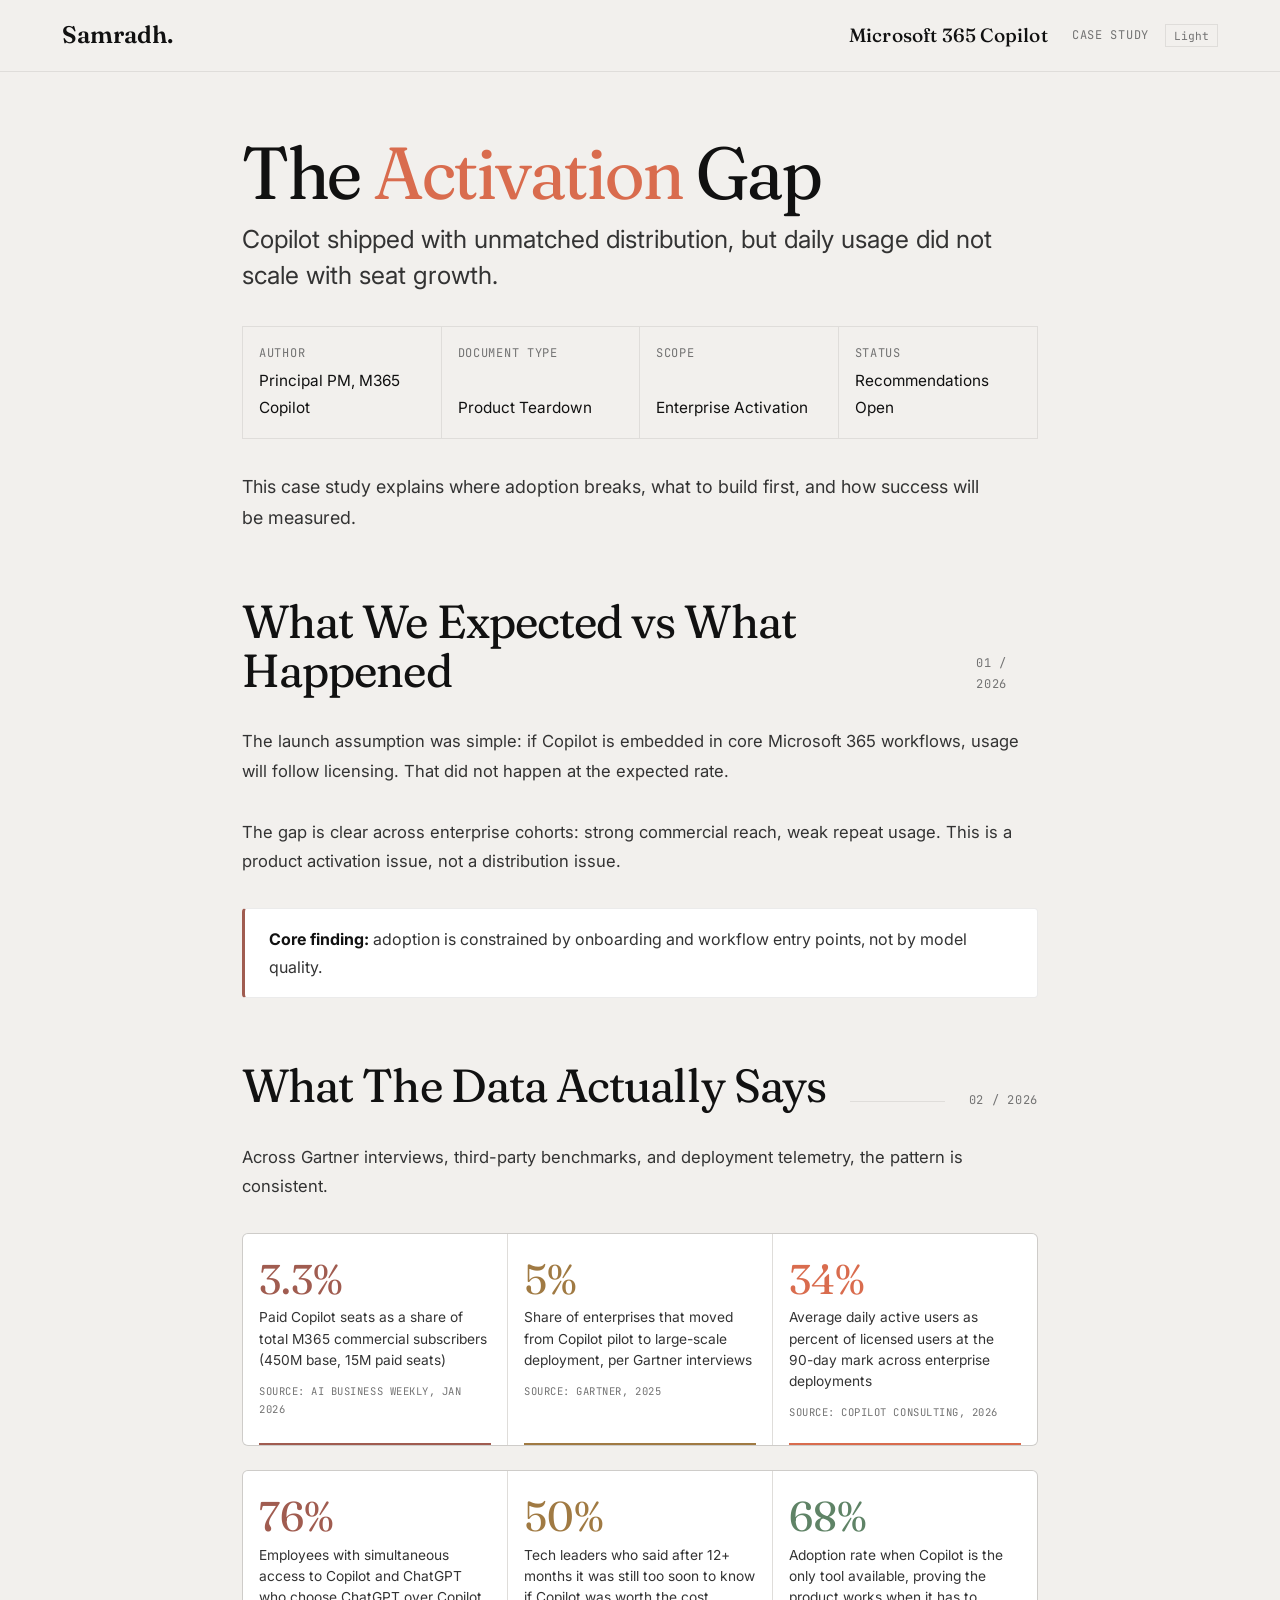
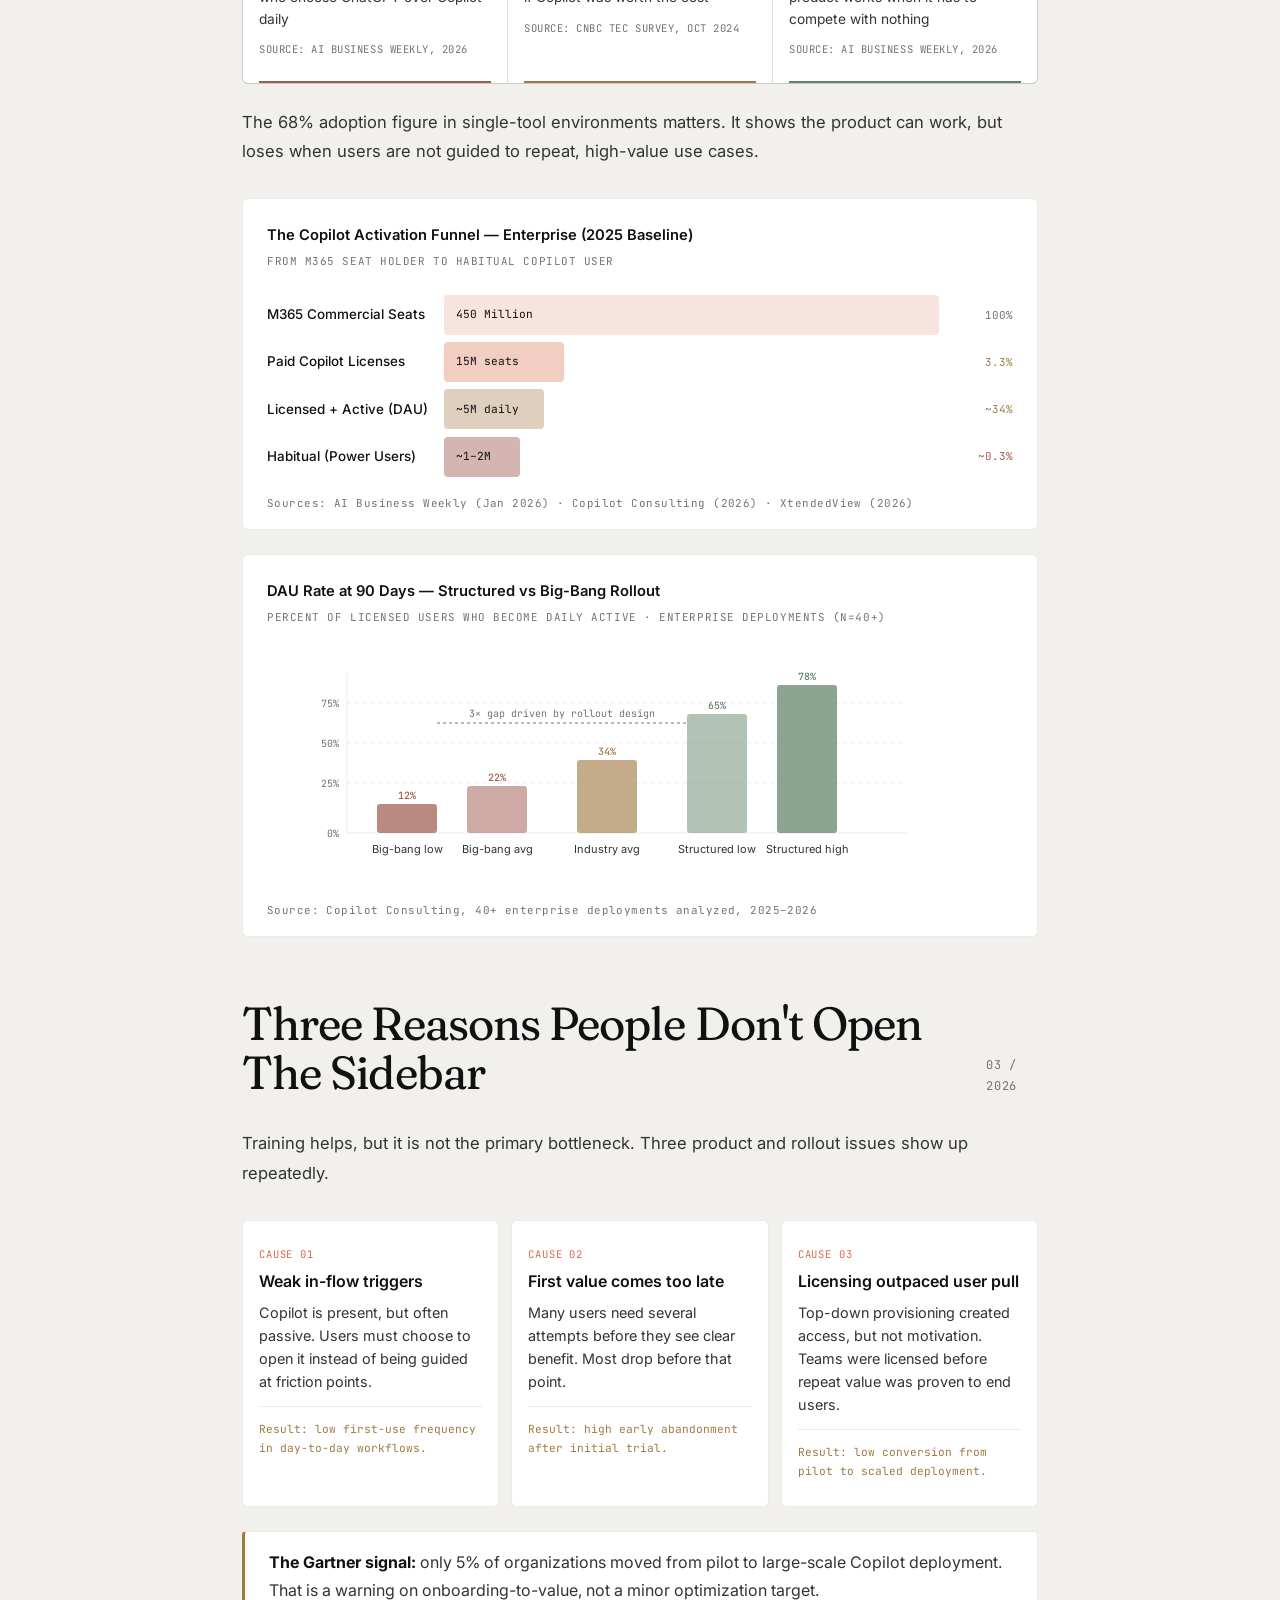
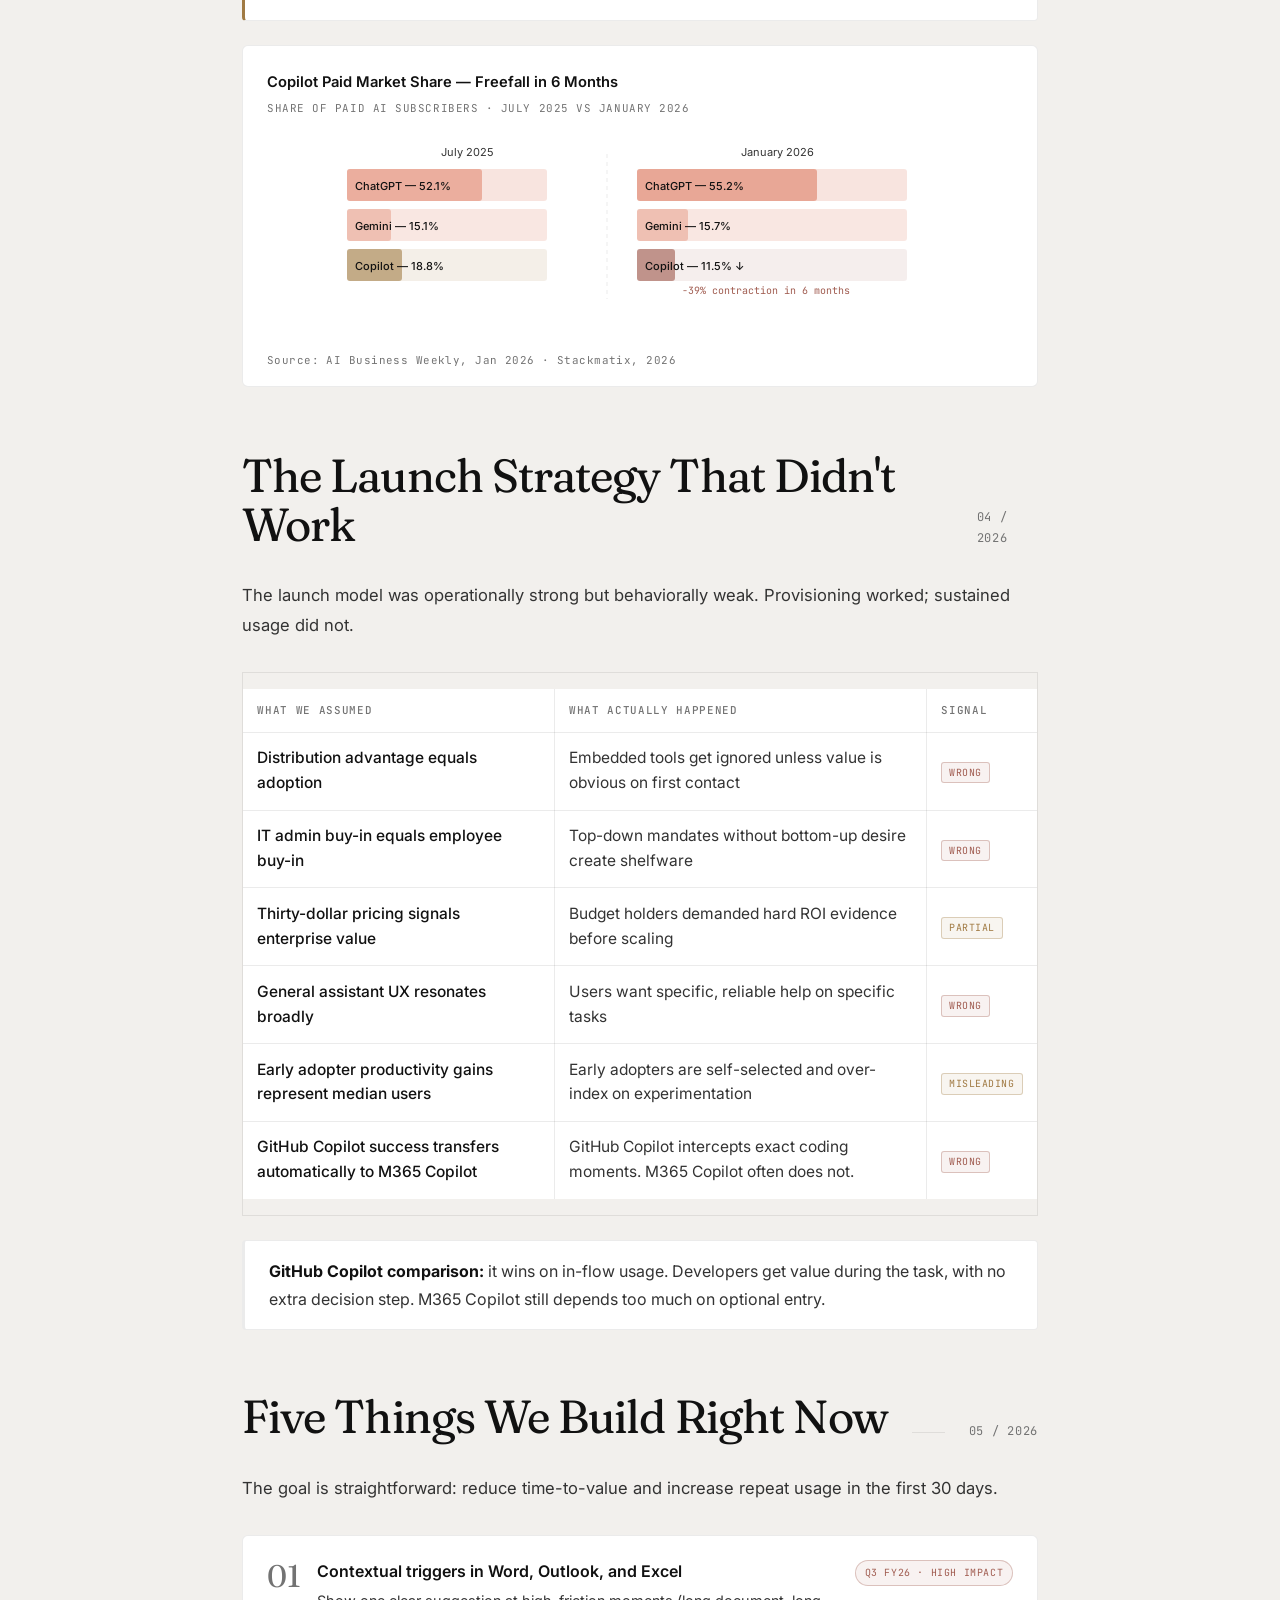
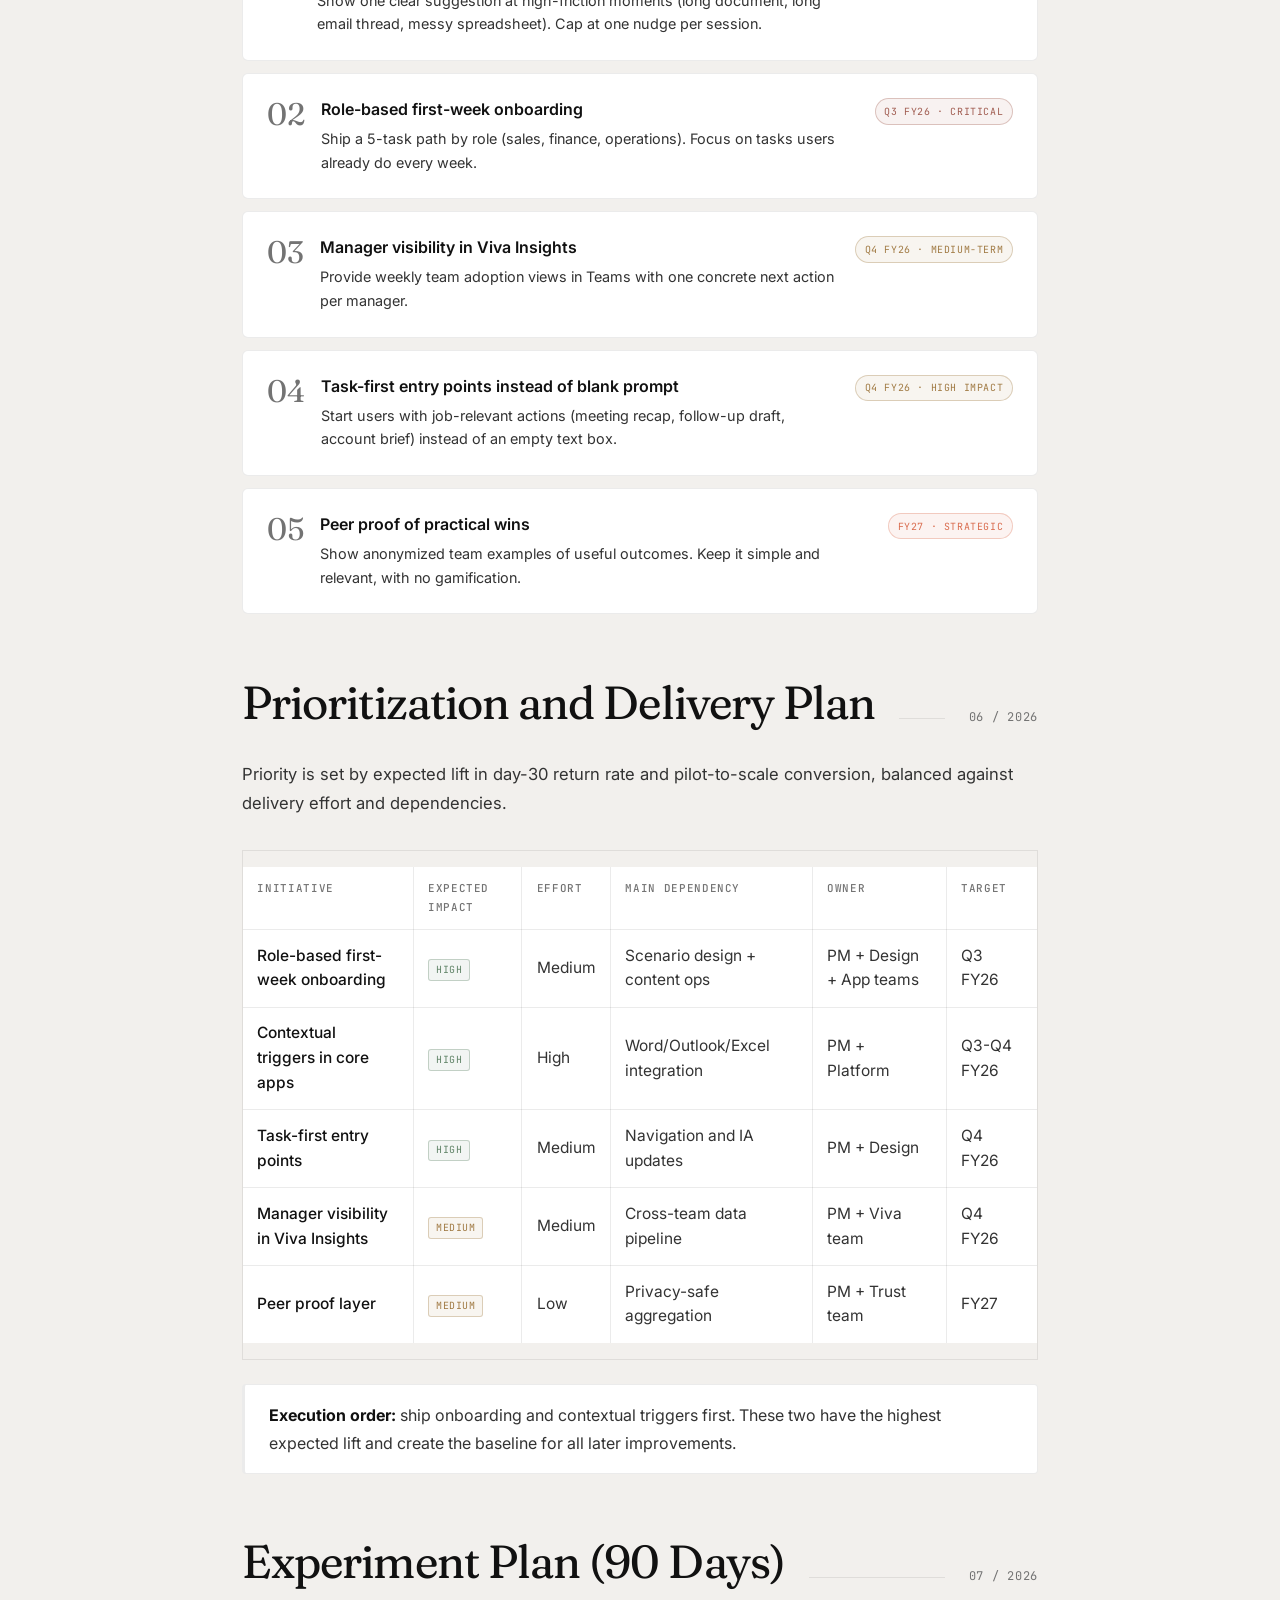
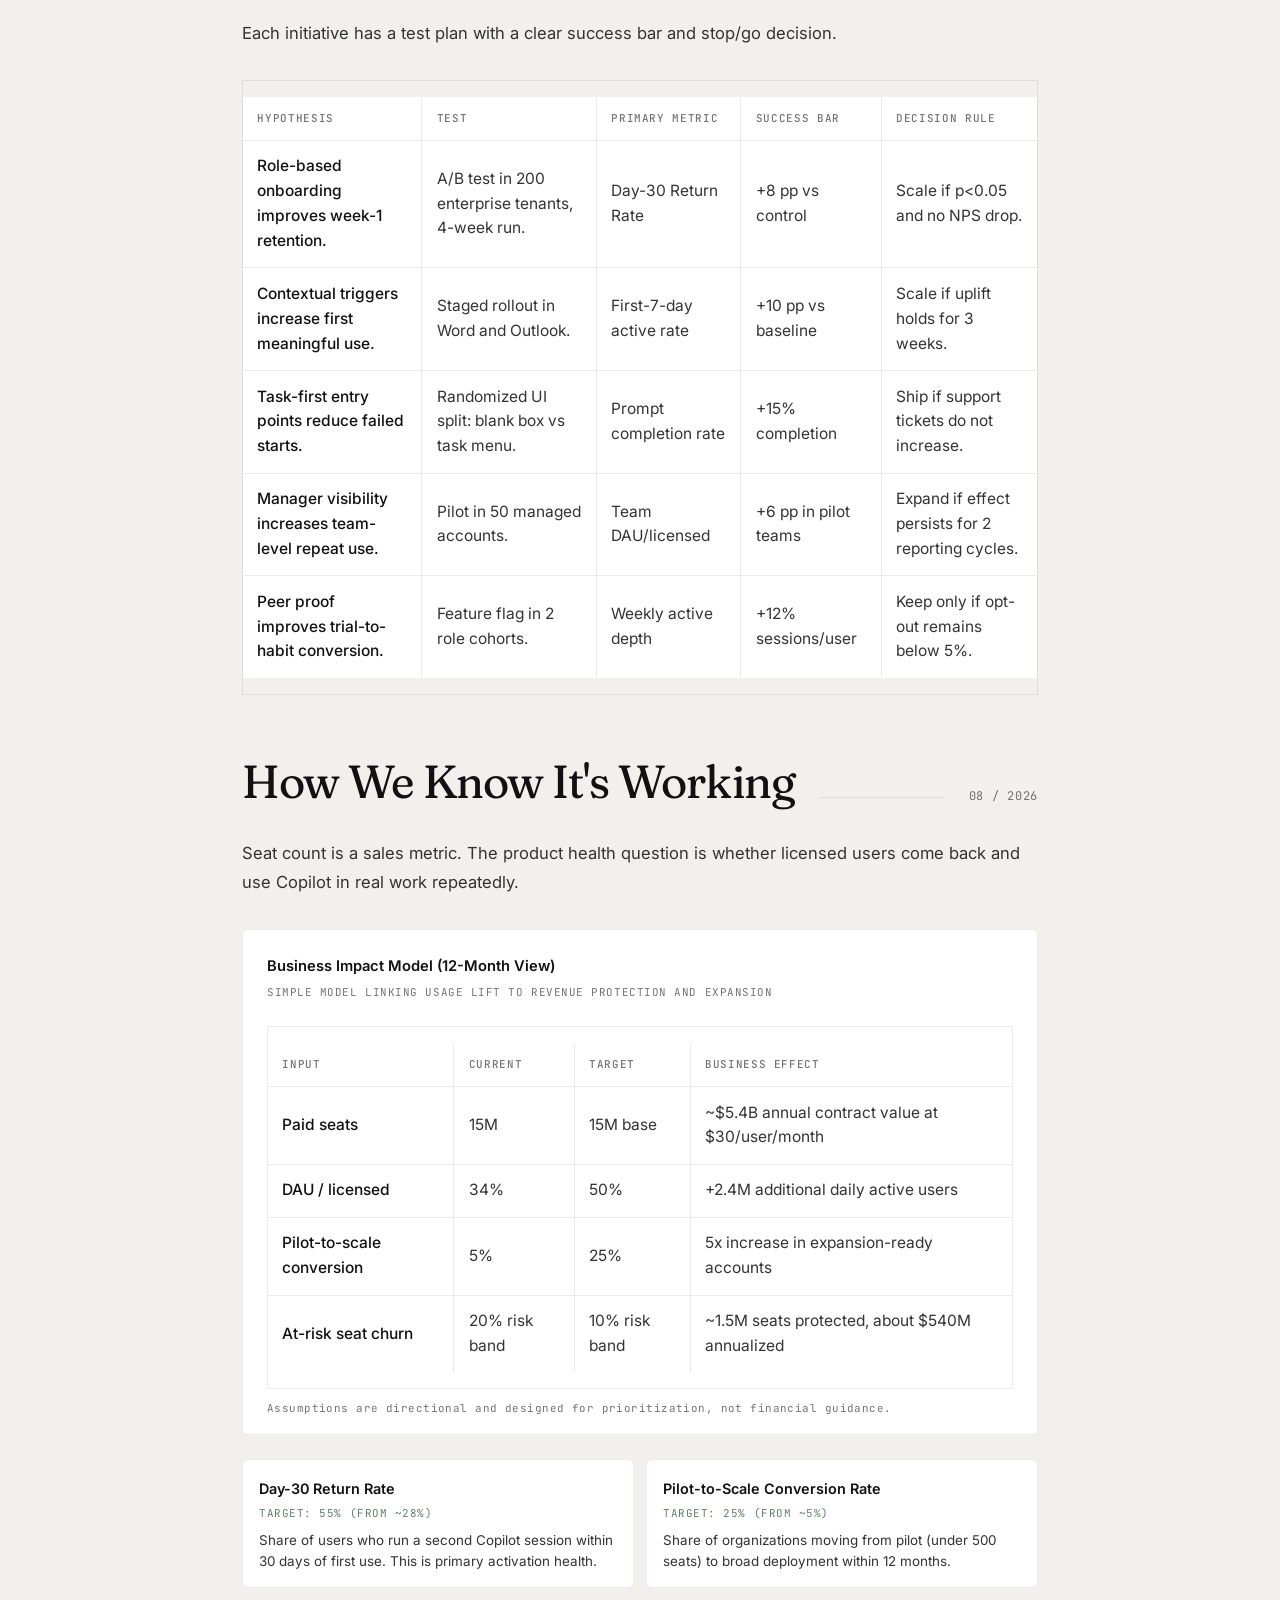
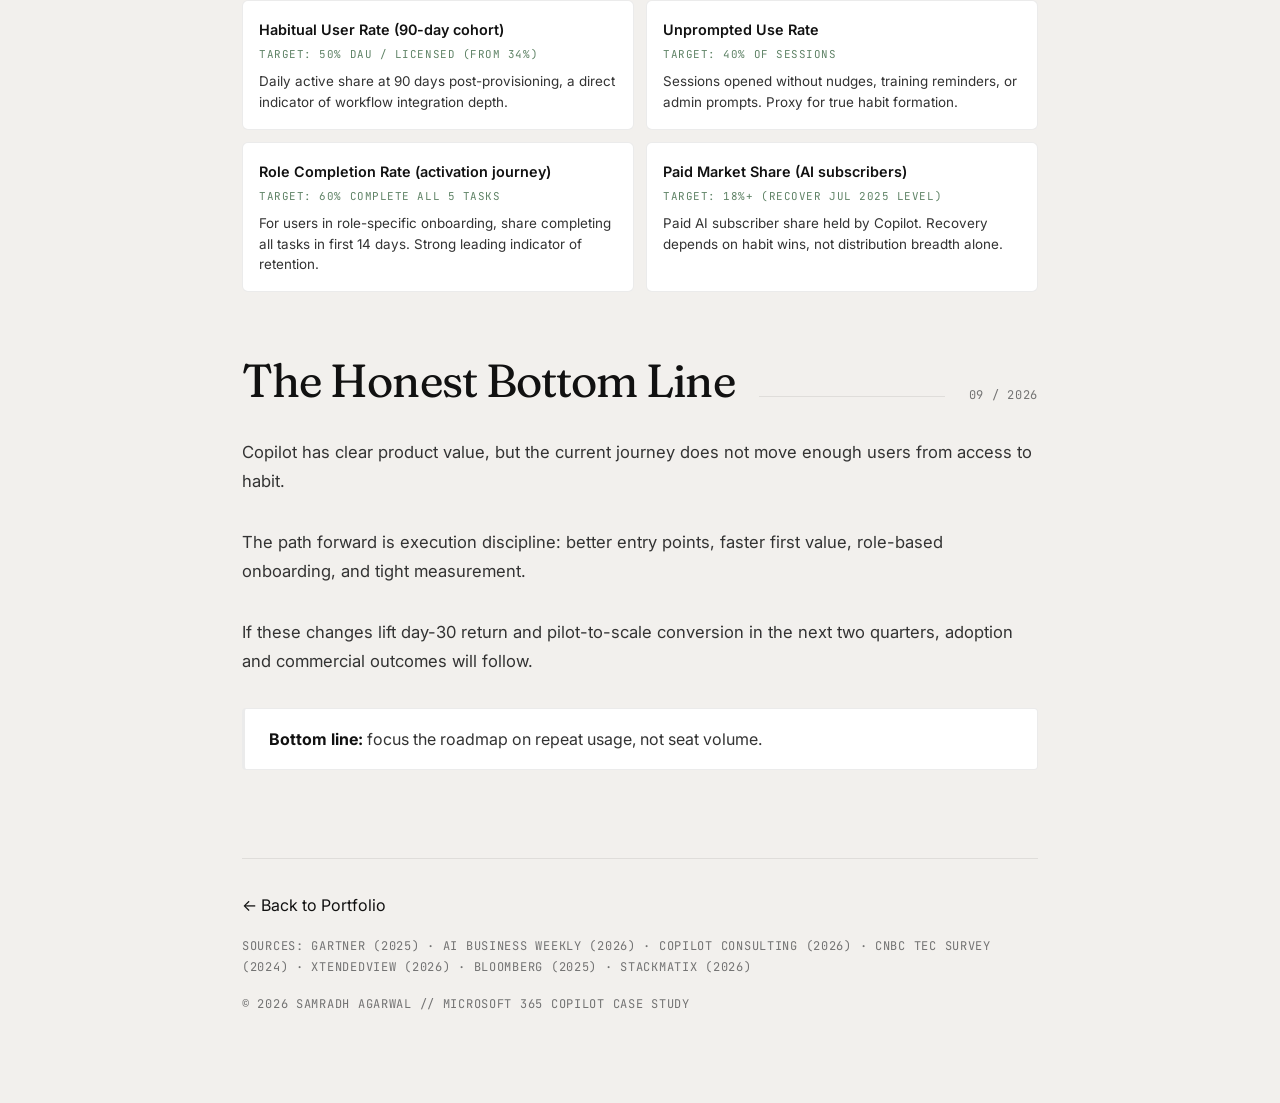
==== copilot-case-study.html @ 0bad1c84 "Refine mobile layout and add Copilot case study" ====
<!DOCTYPE html>
<html lang="en">

<head>
    <meta charset="UTF-8">
    <meta name="viewport" content="width=device-width, initial-scale=1.0">
    <title>Copilot Case Study | Samradh Agarwal</title>
    <meta name="description"
        content="Case study on Microsoft 365 Copilot activation: adoption gaps, root causes, and product recommendations.">

    <link rel="preconnect" href="https://fonts.googleapis.com">
    <link rel="preconnect" href="https://fonts.gstatic.com" crossorigin>
    <link
        href="https://fonts.googleapis.com/css2?family=Fraunces:opsz,wght@9..144,300;400;500;600&family=Inter:wght@300;400;500;600&family=JetBrains+Mono:wght@400;500&display=swap"
        rel="stylesheet">

    <script>
        (function () {
            try {
                var savedTheme = localStorage.getItem("theme");
                if (savedTheme) {
                    document.documentElement.setAttribute("data-theme", savedTheme);
                }
            } catch (error) {
                // Ignore storage access issues in restrictive browser modes.
            }
        })();
    </script>

    <style>
        :root {
            --bg: #F2F0ED;
            --surface: #FFFFFF;
            --text: #111111;
            --text-soft: #333333;
            --muted: #737373;
            --accent: #D96C4E;
            --border: rgba(0, 0, 0, 0.08);

            --space-2: 0.5rem;
            --space-3: 0.75rem;
            --space-4: 1rem;
            --space-5: 1.5rem;
            --space-6: 2rem;
            --space-7: 3rem;
            --space-8: 4rem;
            --space-9: 5.5rem;

            --max-content: 860px;
            --top-nav-height: 72px;
            --line: 1px;
        }

        [data-theme="dark"] {
            --bg: #0E0E0E;
            --surface: #1C1C1C;
            --text: #E0E0E0;
            --text-soft: #A0A0A0;
            --muted: #666666;
            --accent: #E08D79;
            --border: rgba(255, 255, 255, 0.12);
        }

        *,
        *::before,
        *::after {
            box-sizing: border-box;
            margin: 0;
            padding: 0;
        }

        html {
            scroll-behavior: smooth;
            background: var(--bg);
            transition: background-color 0.3s ease, color 0.3s ease;
        }

        body {
            background: var(--bg);
            color: var(--text);
            font-family: "Inter", sans-serif;
            font-size: 16px;
            line-height: 1.75;
            -webkit-font-smoothing: antialiased;
            text-rendering: optimizeLegibility;
            transition: background-color 0.3s ease, color 0.3s ease;
        }

        a {
            color: inherit;
            text-decoration: none;
        }

        .mono-label {
            font-family: "JetBrains Mono", monospace;
            font-size: 0.75rem;
            letter-spacing: 0.06em;
            text-transform: uppercase;
            color: var(--muted);
        }

        .progress-shell {
            position: fixed;
            top: 0;
            left: 0;
            width: 100%;
            height: 2px;
            background: transparent;
            z-index: 1000;
        }

        #scroll-progress {
            width: 0;
            height: 100%;
            background: var(--accent);
            transition: width 0.08s linear;
        }

        .top-nav {
            position: sticky;
            top: 0;
            z-index: 900;
            height: var(--top-nav-height);
            background: var(--bg);
            border-bottom: var(--line) solid var(--border);
        }

        .top-nav-inner {
            max-width: 1220px;
            margin: 0 auto;
            height: 100%;
            padding: 0 var(--space-6);
            display: grid;
            grid-template-columns: 1fr auto auto;
            align-items: center;
            gap: var(--space-5);
        }

        .home-logo {
            justify-self: start;
            font-family: "Fraunces", serif;
            font-size: 1.5rem;
            font-weight: 600;
            line-height: 1;
            color: var(--text);
            border-bottom: var(--line) solid transparent;
            transition: border-color 0.2s ease, color 0.2s ease;
            width: fit-content;
        }

        .home-logo:hover,
        .home-logo:focus-visible {
            color: var(--text);
            border-bottom-color: var(--accent);
            outline: none;
        }

        .project-name {
            font-family: "Fraunces", serif;
            font-weight: 500;
            font-size: 1.2rem;
            letter-spacing: 0.01em;
            color: var(--text);
        }

        .nav-meta {
            display: flex;
            align-items: center;
            gap: var(--space-4);
            justify-self: end;
        }

        .theme-btn-compact {
            background: transparent;
            border: 1px solid var(--border);
            color: var(--muted);
            padding: 0.2rem 0.5rem;
            font-family: "JetBrains Mono", monospace;
            font-size: 0.7rem;
            cursor: pointer;
            transition: border-color 0.2s ease, color 0.2s ease;
        }

        .theme-btn-compact:hover,
        .theme-btn-compact:focus-visible {
            border-color: var(--text);
            color: var(--text);
            outline: none;
        }

        .page {
            max-width: var(--max-content);
            margin: 0 auto;
            padding: var(--space-7) var(--space-6) var(--space-9);
            position: relative;
            z-index: 1;
        }

        .hero {
            padding-top: var(--space-4);
        }

        h1,
        h2,
        h3 {
            font-family: "Fraunces", serif;
            color: var(--text);
            font-weight: 400;
            font-variation-settings: "SOFT" 50, "WONK" 0;
            letter-spacing: -0.02em;
        }

        h1 {
            font-size: clamp(2.8rem, 6vw, 4.6rem);
            line-height: 1;
            margin-bottom: var(--space-3);
        }

        .hero-title-accent {
            color: var(--accent);
        }

        .subtitle {
            font-size: clamp(1.15rem, 2.6vw, 1.55rem);
            max-width: 760px;
            color: var(--text-soft);
            line-height: 1.45;
            margin-bottom: var(--space-6);
        }

        .meta-row {
            display: grid;
            grid-template-columns: repeat(4, minmax(0, 1fr));
            border: var(--line) solid var(--border);
            margin-bottom: var(--space-6);
        }

        .meta-item {
            border-right: var(--line) solid var(--border);
            padding: var(--space-4);
            min-height: 76px;
            display: flex;
            flex-direction: column;
            justify-content: space-between;
            gap: 0.3rem;
        }

        .meta-item:last-child {
            border-right: 0;
        }

        .meta-value {
            font-size: 0.96rem;
            color: var(--text);
        }

        .hero-line {
            max-width: 760px;
            font-size: 1.12rem;
            color: var(--text-soft);
        }

        .section {
            margin-top: var(--space-8);
        }

        .section-header {
            display: flex;
            align-items: flex-end;
            gap: var(--space-5);
            margin-bottom: var(--space-6);
        }

        h2 {
            font-size: clamp(2rem, 4vw, 2.9rem);
            line-height: 1.05;
        }

        .h-line {
            flex: 1;
            border-top: var(--line) solid var(--border);
            margin-bottom: 0.55rem;
        }

        .section-copy {
            font-size: 1.04rem;
            color: var(--text-soft);
            margin-bottom: var(--space-6);
        }

        .section-copy + .section-copy {
            margin-top: var(--space-4);
        }

        .stats-block {
            display: grid;
            gap: var(--space-3);
            margin-bottom: var(--space-6);
        }

        .stat-item {
            display: grid;
            grid-template-columns: 130px 1fr;
            border: var(--line) solid var(--border);
            background: var(--surface);
        }

        .stat-value,
        .stat-text {
            padding: var(--space-4);
            font-family: "JetBrains Mono", monospace;
            font-size: 0.9rem;
            line-height: 1.55;
        }

        .stat-value {
            color: var(--accent);
            border-right: var(--line) solid var(--border);
            font-size: 1.35rem;
            display: flex;
            align-items: center;
        }

        .stat-text {
            color: var(--text);
        }

        .clean-list {
            list-style: none;
            display: grid;
            gap: var(--space-3);
            color: var(--text);
        }

        .clean-list li {
            padding-left: 0;
            font-size: 1rem;
        }

        .table-wrap {
            overflow-x: auto;
            border: var(--line) solid var(--border);
            margin-top: var(--space-5);
            -webkit-overflow-scrolling: touch;
        }

        table {
            width: 100%;
            border-collapse: collapse;
            min-width: 680px;
            background: var(--surface);
        }

        th,
        td {
            border-right: var(--line) solid var(--border);
            border-bottom: var(--line) solid var(--border);
            padding: var(--space-4);
            text-align: left;
            vertical-align: top;
        }

        th:last-child,
        td:last-child {
            border-right: 0;
        }

        thead th {
            font-family: "JetBrains Mono", monospace;
            font-size: 0.78rem;
            text-transform: uppercase;
            letter-spacing: 0.06em;
            color: var(--muted);
            font-weight: 500;
        }

        tbody td {
            font-size: 0.97rem;
            color: var(--text);
            line-height: 1.6;
        }

        .index-num {
            color: var(--accent);
            font-family: "JetBrains Mono", monospace;
            width: 54px;
        }

        .subheading {
            font-family: "JetBrains Mono", monospace;
            text-transform: uppercase;
            letter-spacing: 0.06em;
            color: var(--muted);
            font-size: 0.78rem;
            margin: var(--space-5) 0 var(--space-3);
        }

        .feature-grid {
            display: grid;
            grid-template-columns: repeat(2, minmax(0, 1fr));
            gap: var(--space-3);
            margin-top: var(--space-3);
        }

        .feature-tile {
            border: var(--line) solid var(--border);
            background: var(--surface);
            padding: var(--space-4);
            min-height: 150px;
            display: flex;
            flex-direction: column;
            gap: var(--space-2);
        }

        .feature-title {
            color: var(--accent);
        }

        .feature-tile p {
            font-size: 0.95rem;
            line-height: 1.6;
            color: var(--text-soft);
        }

        .callout {
            border-left: var(--line) solid var(--accent);
            background: var(--surface);
            border: var(--line) solid var(--border);
            border-left-width: 3px;
            padding: var(--space-4) var(--space-5);
            border-radius: 4px;
            color: var(--text-soft);
            margin: var(--space-5) 0;
        }

        .callout strong {
            color: var(--text);
        }

        .callout-warn {
            border-left-color: #A07A43;
        }

        .callout-danger {
            border-left-color: #A05C50;
        }

        .stat-grid {
            display: grid;
            grid-template-columns: repeat(3, minmax(0, 1fr));
            gap: var(--line);
            border: var(--line) solid var(--border);
            background: var(--border);
            border-radius: 6px;
            overflow: hidden;
            margin: var(--space-5) 0;
        }

        .stat-card {
            background: var(--surface);
            padding: var(--space-5) var(--space-4);
            position: relative;
        }

        .stat-card::after {
            content: "";
            position: absolute;
            left: var(--space-4);
            right: var(--space-4);
            bottom: 0;
            height: 2px;
        }

        .stat-card.red::after {
            background: #A05C50;
        }

        .stat-card.warm::after {
            background: #A07A43;
        }

        .stat-card.blue::after {
            background: var(--accent);
        }

        .stat-card.green::after {
            background: #5F8366;
        }

        .stat-number {
            font-family: "Fraunces", serif;
            font-size: clamp(2rem, 4vw, 2.6rem);
            line-height: 1.05;
            margin-bottom: 0.35rem;
        }

        .stat-card.red .stat-number {
            color: #A05C50;
        }

        .stat-card.warm .stat-number {
            color: #A07A43;
        }

        .stat-card.blue .stat-number {
            color: var(--accent);
        }

        .stat-card.green .stat-number {
            color: #5F8366;
        }

        .stat-label {
            font-size: 0.86rem;
            color: var(--text-soft);
            line-height: 1.55;
        }

        .stat-source {
            font-family: "JetBrains Mono", monospace;
            font-size: 0.66rem;
            color: var(--muted);
            margin-top: 0.65rem;
            letter-spacing: 0.05em;
            text-transform: uppercase;
        }

        .chart-block {
            border: var(--line) solid var(--border);
            background: var(--surface);
            border-radius: 6px;
            padding: var(--space-5) var(--space-5) var(--space-4);
            margin: var(--space-5) 0;
            overflow-x: auto;
            -webkit-overflow-scrolling: touch;
        }

        .chart-header {
            margin-bottom: var(--space-4);
        }

        .chart-title {
            font-size: 0.92rem;
            font-weight: 600;
            color: var(--text);
            margin-bottom: 0.2rem;
        }

        .chart-subtitle {
            font-family: "JetBrains Mono", monospace;
            font-size: 0.68rem;
            color: var(--muted);
            letter-spacing: 0.05em;
            text-transform: uppercase;
        }

        .inline-note {
            font-family: "JetBrains Mono", monospace;
            font-size: 0.68rem;
            color: var(--muted);
            letter-spacing: 0.04em;
            margin-top: 0.6rem;
        }

        .cause-grid {
            display: grid;
            grid-template-columns: repeat(3, minmax(0, 1fr));
            gap: var(--space-3);
            margin: var(--space-5) 0;
        }

        .cause-card {
            border: var(--line) solid var(--border);
            background: var(--surface);
            padding: var(--space-5) var(--space-4);
            border-radius: 6px;
        }

        .cause-number {
            font-family: "JetBrains Mono", monospace;
            font-size: 0.66rem;
            letter-spacing: 0.08em;
            color: var(--accent);
            text-transform: uppercase;
            margin-bottom: 0.45rem;
        }

        .cause-title {
            font-size: 1rem;
            font-weight: 600;
            color: var(--text);
            margin-bottom: 0.5rem;
            line-height: 1.4;
        }

        .cause-desc {
            font-size: 0.9rem;
            color: var(--text-soft);
            line-height: 1.6;
        }

        .cause-stat {
            margin-top: 0.8rem;
            border-top: var(--line) solid var(--border);
            padding-top: 0.8rem;
            font-family: "JetBrains Mono", monospace;
            font-size: 0.7rem;
            color: #A07A43;
        }

        .compare-table {
            width: 100%;
            border-collapse: collapse;
            margin: var(--space-4) 0;
            font-size: 0.88rem;
        }

        .compare-table th {
            text-align: left;
            padding: 0.75rem 0.9rem;
            font-family: "JetBrains Mono", monospace;
            font-size: 0.68rem;
            letter-spacing: 0.06em;
            text-transform: uppercase;
            color: var(--muted);
            border-bottom: var(--line) solid var(--border);
        }

        .compare-table td {
            padding: 0.85rem 0.9rem;
            border-bottom: var(--line) solid var(--border);
            color: var(--text-soft);
            vertical-align: middle;
        }

        .compare-table tr:last-child td {
            border-bottom: none;
        }

        .compare-table td:first-child {
            color: var(--text);
            font-weight: 500;
        }

        .tag-bad,
        .tag-warn,
        .tag-good {
            display: inline-block;
            padding: 0.12rem 0.45rem;
            border-radius: 3px;
            font-family: "JetBrains Mono", monospace;
            font-size: 0.62rem;
            letter-spacing: 0.05em;
            text-transform: uppercase;
        }

        .tag-bad {
            color: #A05C50;
            border: var(--line) solid rgba(160, 92, 80, 0.32);
            background: rgba(160, 92, 80, 0.08);
        }

        .tag-warn {
            color: #A07A43;
            border: var(--line) solid rgba(160, 122, 67, 0.32);
            background: rgba(160, 122, 67, 0.08);
        }

        .tag-good {
            color: #5F8366;
            border: var(--line) solid rgba(95, 131, 102, 0.32);
            background: rgba(95, 131, 102, 0.08);
        }

        .rec-list {
            display: grid;
            gap: var(--space-3);
            margin: var(--space-5) 0;
        }

        .rec-card {
            border: var(--line) solid var(--border);
            background: var(--surface);
            border-radius: 6px;
            padding: var(--space-5) var(--space-5);
            display: grid;
            grid-template-columns: auto 1fr auto;
            gap: var(--space-4);
            align-items: start;
        }

        .rec-index {
            font-family: "Fraunces", serif;
            font-size: 1.95rem;
            line-height: 1;
            color: var(--muted);
        }

        .rec-title {
            font-size: 1rem;
            font-weight: 600;
            color: var(--text);
            margin-bottom: 0.35rem;
            line-height: 1.45;
        }

        .rec-desc {
            font-size: 0.9rem;
            color: var(--text-soft);
            line-height: 1.65;
        }

        .rec-badge {
            font-family: "JetBrains Mono", monospace;
            font-size: 0.62rem;
            text-transform: uppercase;
            letter-spacing: 0.06em;
            border-radius: 999px;
            padding: 0.22rem 0.55rem;
            white-space: nowrap;
            border: var(--line) solid var(--border);
            color: var(--muted);
        }

        .badge-q1 {
            color: #A05C50;
            border-color: rgba(160, 92, 80, 0.32);
            background: rgba(160, 92, 80, 0.08);
        }

        .badge-q2 {
            color: #A07A43;
            border-color: rgba(160, 122, 67, 0.32);
            background: rgba(160, 122, 67, 0.08);
        }

        .badge-q3 {
            color: var(--accent);
            border-color: rgba(217, 108, 78, 0.3);
            background: rgba(217, 108, 78, 0.08);
        }

        .badge-q4 {
            color: #5F8366;
            border-color: rgba(95, 131, 102, 0.32);
            background: rgba(95, 131, 102, 0.08);
        }

        .detailed-metrics {
            display: grid;
            grid-template-columns: repeat(2, minmax(0, 1fr));
            gap: var(--space-3);
            margin: var(--space-5) 0;
        }

        .metric-card {
            border: var(--line) solid var(--border);
            background: var(--surface);
            border-radius: 6px;
            padding: var(--space-4);
        }

        .metric-name {
            font-size: 0.9rem;
            font-weight: 600;
            color: var(--text);
            margin-bottom: 0.15rem;
        }

        .metric-target {
            font-family: "JetBrains Mono", monospace;
            font-size: 0.68rem;
            color: #5F8366;
            margin-bottom: 0.45rem;
            letter-spacing: 0.05em;
            text-transform: uppercase;
        }

        .metric-desc {
            font-size: 0.84rem;
            color: var(--text-soft);
            line-height: 1.55;
        }

        .metrics-grid {
            display: grid;
            grid-template-columns: repeat(4, minmax(0, 1fr));
            gap: var(--space-3);
            margin-bottom: var(--space-6);
        }

        .metric-box {
            border: var(--line) solid var(--border);
            background: var(--surface);
            padding: var(--space-5) var(--space-4);
            min-height: 152px;
            display: flex;
            flex-direction: column;
            justify-content: center;
            text-align: center;
        }

        .metric-value {
            font-family: "JetBrains Mono", monospace;
            color: var(--accent);
            font-size: clamp(1.7rem, 3.8vw, 2.5rem);
            line-height: 1.15;
            margin-bottom: var(--space-2);
        }

        .metric-label {
            font-family: "Inter", sans-serif;
            color: var(--text-soft);
            font-size: 0.96rem;
        }

        .learning-list {
            border-top: var(--line) solid var(--border);
        }

        .learning-item {
            display: grid;
            grid-template-columns: 120px 1fr;
            gap: var(--space-5);
            padding: var(--space-4) 0;
            border-bottom: var(--line) solid var(--border);
        }

        .learning-item h3 {
            font-size: 1.12rem;
            margin-bottom: 0.35rem;
            font-weight: 500;
        }

        .learning-item p {
            color: var(--text-soft);
            font-size: 0.98rem;
        }

        .key-outcome {
            margin-top: var(--space-5);
            border-left: var(--line) solid var(--accent);
            padding-left: var(--space-4);
            font-size: 1.08rem;
            color: var(--text);
        }

        .page-footer {
            margin-top: var(--space-9);
            padding-top: var(--space-6);
            border-top: var(--line) solid var(--border);
            display: flex;
            flex-direction: column;
            gap: var(--space-4);
        }

        .footer-back {
            width: fit-content;
            border-bottom: var(--line) solid transparent;
            transition: border-color 0.2s ease;
        }

        .footer-back:hover,
        .footer-back:focus-visible {
            border-bottom-color: var(--accent);
            outline: none;
        }

        .reveal {
            opacity: 0;
            transform: translateY(20px);
            transition: opacity 0.55s ease, transform 0.55s ease;
            will-change: opacity, transform;
        }

        .reveal.is-visible {
            opacity: 1;
            transform: translateY(0);
        }

        @media (max-width: 980px) {
            .top-nav-inner {
                grid-template-columns: 1fr;
                justify-items: start;
                align-content: center;
                gap: 0.3rem;
                padding-top: 0.6rem;
                padding-bottom: 0.6rem;
                height: auto;
            }

            .top-nav {
                height: auto;
            }

            .project-name {
                font-size: 1.1rem;
            }

            .nav-meta {
                justify-self: start;
                flex-wrap: wrap;
            }

            .page {
                padding-top: var(--space-6);
            }

            .section {
                margin-top: var(--space-7);
            }
        }

        @media (max-width: 768px) {
            .page {
                padding-left: var(--space-4);
                padding-right: var(--space-4);
                padding-bottom: var(--space-8);
                padding-top: var(--space-5);
            }

            .top-nav-inner {
                padding-left: var(--space-4);
                padding-right: var(--space-4);
            }

            h1 {
                font-size: clamp(2.2rem, 11vw, 3.2rem);
            }

            .subtitle {
                font-size: 1.03rem;
                line-height: 1.5;
                margin-bottom: var(--space-5);
            }

            .hero-line {
                font-size: 1rem;
            }

            .meta-row {
                grid-template-columns: 1fr;
            }

            .meta-item {
                min-height: auto;
                border-right: 0;
                border-bottom: var(--line) solid var(--border);
            }

            .meta-item:last-child {
                border-bottom: 0;
            }

            .section-header {
                flex-wrap: wrap;
                gap: var(--space-3);
                align-items: flex-start;
            }

            .section-header .h-line {
                order: 3;
                min-width: 100%;
                margin-bottom: 0;
            }

            .section-header .mono-label {
                order: 2;
            }

            .stat-item {
                grid-template-columns: 110px 1fr;
            }

            table {
                min-width: 600px;
            }

            .feature-grid {
                grid-template-columns: 1fr;
            }

            .feature-tile {
                min-height: auto;
            }

            .stat-grid,
            .cause-grid,
            .detailed-metrics {
                grid-template-columns: 1fr;
            }

            .rec-card {
                grid-template-columns: 1fr;
                gap: var(--space-3);
            }

            .rec-badge {
                justify-self: start;
            }

            .chart-block {
                padding: var(--space-4);
            }

            .metrics-grid {
                grid-template-columns: 1fr 1fr;
            }

            .learning-item {
                grid-template-columns: 1fr;
                gap: var(--space-2);
            }
        }

        @media (max-width: 520px) {
            .metrics-grid {
                grid-template-columns: 1fr;
            }

            .top-nav-inner {
                padding-left: var(--space-3);
                padding-right: var(--space-3);
            }

            .home-logo {
                font-size: 1.35rem;
            }

            .project-name {
                display: none;
            }

            .nav-meta {
                width: 100%;
                justify-content: space-between;
            }

            .page {
                padding-left: var(--space-3);
                padding-right: var(--space-3);
                padding-top: var(--space-4);
                padding-bottom: var(--space-7);
            }

            .section {
                margin-top: var(--space-6);
            }

            .compare-table {
                min-width: 640px;
            }

            .stat-item {
                grid-template-columns: 1fr;
            }

            .stat-value {
                border-right: 0;
                border-bottom: var(--line) solid var(--border);
                justify-content: flex-start;
            }

            table {
                min-width: 560px;
            }

            .theme-btn-compact {
                padding: 0.18rem 0.45rem;
                font-size: 0.68rem;
            }
        }
    </style>
</head>

<body>
    <div class="progress-shell" aria-hidden="true">
        <div id="scroll-progress"></div>
    </div>

    <header class="top-nav">
        <div class="top-nav-inner">
            <a class="home-logo" href="index.html" aria-label="Go to Samradh home">Samradh.</a>
            <div class="project-name">Microsoft 365 Copilot</div>
            <div class="nav-meta">
                <span class="mono-label">CASE STUDY</span>
                <button id="theme-toggle" class="theme-btn-compact" aria-label="Toggle theme">
                    <span id="theme-status">Light</span>
                </button>
            </div>
        </div>
    </header>

    <main class="page">
        <section class="hero reveal">
            <h1>The <span class="hero-title-accent">Activation</span> Gap</h1>
            <p class="subtitle">Copilot shipped with unmatched distribution, but daily usage did not scale with seat
                growth.</p>

            <div class="meta-row">
                <div class="meta-item">
                    <span class="mono-label">Author</span>
                    <span class="meta-value">Principal PM, M365 Copilot</span>
                </div>
                <div class="meta-item">
                    <span class="mono-label">Document Type</span>
                    <span class="meta-value">Product Teardown</span>
                </div>
                <div class="meta-item">
                    <span class="mono-label">Scope</span>
                    <span class="meta-value">Enterprise Activation</span>
                </div>
                <div class="meta-item">
                    <span class="mono-label">Status</span>
                    <span class="meta-value">Recommendations Open</span>
                </div>
            </div>

            <p class="hero-line">This case study explains where adoption breaks, what to build first, and how success will
                be measured.</p>
        </section>

        <section class="section reveal" id="summary">
            <header class="section-header">
                <h2>What We Expected vs What Happened</h2>
                <span class="h-line"></span>
                <span class="mono-label">01 / 2026</span>
            </header>

            <p class="section-copy">The launch assumption was simple: if Copilot is embedded in core Microsoft 365 workflows,
                usage will follow licensing. That did not happen at the expected rate.</p>

            <p class="section-copy">The gap is clear across enterprise cohorts: strong commercial reach, weak repeat usage.
                This is a product activation issue, not a distribution issue.</p>

            <div class="callout callout-danger">
                <strong>Core finding:</strong> adoption is constrained by onboarding and workflow entry points, not by model
                quality.
            </div>
        </section>

        <section class="section reveal" id="numbers">
            <header class="section-header">
                <h2>What The Data Actually Says</h2>
                <span class="h-line"></span>
                <span class="mono-label">02 / 2026</span>
            </header>

            <p class="section-copy">Across Gartner interviews, third-party benchmarks, and deployment telemetry, the pattern is
                consistent.</p>

            <div class="stat-grid">
                <div class="stat-card red">
                    <div class="stat-number">3.3%</div>
                    <div class="stat-label">Paid Copilot seats as a share of total M365 commercial subscribers (450M base,
                        15M paid seats)</div>
                    <div class="stat-source">Source: AI Business Weekly, Jan 2026</div>
                </div>
                <div class="stat-card warm">
                    <div class="stat-number">5%</div>
                    <div class="stat-label">Share of enterprises that moved from Copilot pilot to large-scale deployment,
                        per Gartner interviews</div>
                    <div class="stat-source">Source: Gartner, 2025</div>
                </div>
                <div class="stat-card blue">
                    <div class="stat-number">34%</div>
                    <div class="stat-label">Average daily active users as percent of licensed users at the 90-day mark
                        across enterprise deployments</div>
                    <div class="stat-source">Source: Copilot Consulting, 2026</div>
                </div>
            </div>

            <div class="stat-grid">
                <div class="stat-card red">
                    <div class="stat-number">76%</div>
                    <div class="stat-label">Employees with simultaneous access to Copilot and ChatGPT who choose ChatGPT
                        over Copilot daily</div>
                    <div class="stat-source">Source: AI Business Weekly, 2026</div>
                </div>
                <div class="stat-card warm">
                    <div class="stat-number">50%</div>
                    <div class="stat-label">Tech leaders who said after 12+ months it was still too soon to know if
                        Copilot was worth the cost</div>
                    <div class="stat-source">Source: CNBC TEC Survey, Oct 2024</div>
                </div>
                <div class="stat-card green">
                    <div class="stat-number">68%</div>
                    <div class="stat-label">Adoption rate when Copilot is the only tool available, proving the product
                        works when it has to compete with nothing</div>
                    <div class="stat-source">Source: AI Business Weekly, 2026</div>
                </div>
            </div>

            <p class="section-copy">The 68% adoption figure in single-tool environments matters. It shows the product can work,
                but loses when users are not guided to repeat, high-value use cases.</p>

            <div class="chart-block">
                <div class="chart-header">
                    <div class="chart-title">The Copilot Activation Funnel — Enterprise (2025 Baseline)</div>
                    <div class="chart-subtitle">From M365 seat holder to habitual Copilot user</div>
                </div>

                <div style="padding: 0.5rem 0; display: grid; gap: 0.45rem;">
                    <div style="display:flex; align-items:center; gap:0.75rem;">
                        <div style="min-width:165px; font-size:0.84rem; color:var(--text); font-weight:500;">M365
                            Commercial Seats</div>
                        <div style="flex:1; height:40px;">
                            <div
                                style="width:100%; height:40px; border-radius:4px; background:rgba(217,108,78,0.18); display:flex; align-items:center; padding:0 0.75rem;">
                                <span
                                    style="font-family:'JetBrains Mono', monospace; font-size:0.7rem; color:var(--text);">450
                                    Million</span>
                            </div>
                        </div>
                        <div
                            style="min-width:62px; text-align:right; font-family:'JetBrains Mono', monospace; font-size:0.68rem; color:var(--muted);">
                            100%</div>
                    </div>

                    <div style="display:flex; align-items:center; gap:0.75rem;">
                        <div style="min-width:165px; font-size:0.84rem; color:var(--text); font-weight:500;">Paid Copilot
                            Licenses</div>
                        <div style="flex:1; height:40px;">
                            <div
                                style="width:3.3%; min-width:120px; height:40px; border-radius:4px; background:rgba(217,108,78,0.34); display:flex; align-items:center; padding:0 0.75rem;">
                                <span
                                    style="font-family:'JetBrains Mono', monospace; font-size:0.7rem; color:var(--text);">15M
                                    seats</span>
                            </div>
                        </div>
                        <div
                            style="min-width:62px; text-align:right; font-family:'JetBrains Mono', monospace; font-size:0.68rem; color:#A07A43;">
                            3.3%</div>
                    </div>

                    <div style="display:flex; align-items:center; gap:0.75rem;">
                        <div style="min-width:165px; font-size:0.84rem; color:var(--text); font-weight:500;">Licensed +
                            Active (DAU)</div>
                        <div style="flex:1; height:40px;">
                            <div
                                style="width:1.1%; min-width:100px; height:40px; border-radius:4px; background:rgba(160,122,67,0.35); display:flex; align-items:center; padding:0 0.75rem;">
                                <span
                                    style="font-family:'JetBrains Mono', monospace; font-size:0.7rem; color:var(--text);">~5M
                                    daily</span>
                            </div>
                        </div>
                        <div
                            style="min-width:62px; text-align:right; font-family:'JetBrains Mono', monospace; font-size:0.68rem; color:#A07A43;">
                            ~34%</div>
                    </div>

                    <div style="display:flex; align-items:center; gap:0.75rem;">
                        <div style="min-width:165px; font-size:0.84rem; color:var(--text); font-weight:500;">Habitual
                            (Power Users)</div>
                        <div style="flex:1; height:40px;">
                            <div
                                style="width:0.4%; min-width:76px; height:40px; border-radius:4px; background:rgba(160,92,80,0.45); display:flex; align-items:center; padding:0 0.75rem;">
                                <span
                                    style="font-family:'JetBrains Mono', monospace; font-size:0.7rem; color:var(--text);">~1–2M</span>
                            </div>
                        </div>
                        <div
                            style="min-width:62px; text-align:right; font-family:'JetBrains Mono', monospace; font-size:0.68rem; color:#A05C50;">
                            ~0.3%</div>
                    </div>
                </div>

                <p class="inline-note">Sources: AI Business Weekly (Jan 2026) · Copilot Consulting (2026) · XtendedView
                    (2026)</p>
            </div>

            <div class="chart-block">
                <div class="chart-header">
                    <div class="chart-title">DAU Rate at 90 Days — Structured vs Big-Bang Rollout</div>
                    <div class="chart-subtitle">Percent of licensed users who become daily active · enterprise deployments
                        (n=40+)</div>
                </div>

                <svg viewBox="0 0 680 240" fill="none" xmlns="http://www.w3.org/2000/svg"
                    style="width:100%; max-width:680px;">
                    <line x1="80" y1="30" x2="80" y2="190" stroke="var(--border)" stroke-width="1" />
                    <line x1="80" y1="190" x2="640" y2="190" stroke="var(--border)" stroke-width="1" />
                    <line x1="80" y1="140" x2="640" y2="140" stroke="var(--border)" stroke-width="1"
                        stroke-dasharray="4,4" />
                    <line x1="80" y1="100" x2="640" y2="100" stroke="var(--border)" stroke-width="1"
                        stroke-dasharray="4,4" />
                    <line x1="80" y1="60" x2="640" y2="60" stroke="var(--border)" stroke-width="1"
                        stroke-dasharray="4,4" />

                    <text x="72" y="194" fill="var(--muted)" font-size="10" text-anchor="end"
                        font-family="'JetBrains Mono', monospace">0%</text>
                    <text x="72" y="144" fill="var(--muted)" font-size="10" text-anchor="end"
                        font-family="'JetBrains Mono', monospace">25%</text>
                    <text x="72" y="104" fill="var(--muted)" font-size="10" text-anchor="end"
                        font-family="'JetBrains Mono', monospace">50%</text>
                    <text x="72" y="64" fill="var(--muted)" font-size="10" text-anchor="end"
                        font-family="'JetBrains Mono', monospace">75%</text>

                    <rect x="110" y="161" width="60" height="29" rx="3" fill="rgba(160,92,80,0.72)" />
                    <text x="140" y="156" fill="#A05C50" font-size="10" text-anchor="middle"
                        font-family="'JetBrains Mono', monospace" font-weight="500">12%</text>
                    <text x="140" y="210" fill="var(--text-soft)" font-size="11" text-anchor="middle">Big-bang low</text>

                    <rect x="200" y="143" width="60" height="47" rx="3" fill="rgba(160,92,80,0.52)" />
                    <text x="230" y="138" fill="#A05C50" font-size="10" text-anchor="middle"
                        font-family="'JetBrains Mono', monospace" font-weight="500">22%</text>
                    <text x="230" y="210" fill="var(--text-soft)" font-size="11" text-anchor="middle">Big-bang avg</text>

                    <rect x="310" y="117" width="60" height="73" rx="3" fill="rgba(160,122,67,0.62)" />
                    <text x="340" y="112" fill="#A07A43" font-size="10" text-anchor="middle"
                        font-family="'JetBrains Mono', monospace" font-weight="500">34%</text>
                    <text x="340" y="210" fill="var(--text-soft)" font-size="11" text-anchor="middle">Industry avg</text>

                    <rect x="420" y="71" width="60" height="119" rx="3" fill="rgba(95,131,102,0.48)" />
                    <text x="450" y="66" fill="#5F8366" font-size="10" text-anchor="middle"
                        font-family="'JetBrains Mono', monospace" font-weight="500">65%</text>
                    <text x="450" y="210" fill="var(--text-soft)" font-size="11" text-anchor="middle">Structured low</text>

                    <rect x="510" y="42" width="60" height="148" rx="3" fill="rgba(95,131,102,0.72)" />
                    <text x="540" y="37" fill="#5F8366" font-size="10" text-anchor="middle"
                        font-family="'JetBrains Mono', monospace" font-weight="500">78%</text>
                    <text x="540" y="210" fill="var(--text-soft)" font-size="11" text-anchor="middle">Structured high</text>

                    <line x1="170" y1="80" x2="420" y2="80" stroke="var(--muted)" stroke-width="1" stroke-dasharray="3,3" />
                    <text x="295" y="74" fill="var(--muted)" font-size="10" text-anchor="middle"
                        font-family="'JetBrains Mono', monospace">3× gap driven by rollout design</text>
                </svg>

                <p class="inline-note">Source: Copilot Consulting, 40+ enterprise deployments analyzed, 2025–2026</p>
            </div>
        </section>

        <section class="section reveal" id="root-causes">
            <header class="section-header">
                <h2>Three Reasons People Don't Open The Sidebar</h2>
                <span class="h-line"></span>
                <span class="mono-label">03 / 2026</span>
            </header>

            <p class="section-copy">Training helps, but it is not the primary bottleneck. Three product and rollout issues show up
                repeatedly.</p>

            <div class="cause-grid">
                <div class="cause-card">
                    <div class="cause-number">Cause 01</div>
                    <div class="cause-title">Weak in-flow triggers</div>
                    <div class="cause-desc">Copilot is present, but often passive. Users must choose to open it instead of
                        being guided at friction points.</div>
                    <div class="cause-stat">Result: low first-use frequency in day-to-day workflows.</div>
                </div>
                <div class="cause-card">
                    <div class="cause-number">Cause 02</div>
                    <div class="cause-title">First value comes too late</div>
                    <div class="cause-desc">Many users need several attempts before they see clear benefit. Most drop before
                        that point.</div>
                    <div class="cause-stat">Result: high early abandonment after initial trial.</div>
                </div>
                <div class="cause-card">
                    <div class="cause-number">Cause 03</div>
                    <div class="cause-title">Licensing outpaced user pull</div>
                    <div class="cause-desc">Top-down provisioning created access, but not motivation. Teams were licensed before
                        repeat value was proven to end users.</div>
                    <div class="cause-stat">Result: low conversion from pilot to scaled deployment.</div>
                </div>
            </div>

            <div class="callout callout-warn">
                <strong>The Gartner signal:</strong> only 5% of organizations moved from pilot to large-scale Copilot
                deployment. That is a warning on onboarding-to-value, not a minor optimization target.
            </div>

            <div class="chart-block">
                <div class="chart-header">
                    <div class="chart-title">Copilot Paid Market Share — Freefall in 6 Months</div>
                    <div class="chart-subtitle">Share of paid AI subscribers · July 2025 vs January 2026</div>
                </div>

                <svg viewBox="0 0 680 200" fill="none" xmlns="http://www.w3.org/2000/svg"
                    style="width:100%; max-width:680px;">
                    <text x="200" y="22" fill="var(--text-soft)" font-size="11" text-anchor="middle">July 2025</text>

                    <rect x="80" y="35" width="200" height="32" rx="3" fill="rgba(217,108,78,0.18)" />
                    <rect x="80" y="35" width="135" height="32" rx="3" fill="rgba(217,108,78,0.45)" />
                    <text x="88" y="56" fill="var(--text)" font-size="11" font-weight="500">ChatGPT — 52.1%</text>

                    <rect x="80" y="75" width="200" height="32" rx="3" fill="rgba(217,108,78,0.16)" />
                    <rect x="80" y="75" width="44" height="32" rx="3" fill="rgba(217,108,78,0.32)" />
                    <text x="88" y="96" fill="var(--text)" font-size="11" font-weight="500">Gemini — 15.1%</text>

                    <rect x="80" y="115" width="200" height="32" rx="3" fill="rgba(160,122,67,0.12)" />
                    <rect x="80" y="115" width="55" height="32" rx="3" fill="rgba(160,122,67,0.58)" />
                    <text x="88" y="136" fill="var(--text)" font-size="11" font-weight="500">Copilot — 18.8%</text>

                    <line x1="340" y1="20" x2="340" y2="165" stroke="var(--border)" stroke-width="1" stroke-dasharray="4,4" />

                    <text x="510" y="22" fill="var(--text-soft)" font-size="11" text-anchor="middle">January 2026</text>

                    <rect x="370" y="35" width="270" height="32" rx="3" fill="rgba(217,108,78,0.18)" />
                    <rect x="370" y="35" width="180" height="32" rx="3" fill="rgba(217,108,78,0.5)" />
                    <text x="378" y="56" fill="var(--text)" font-size="11" font-weight="500">ChatGPT — 55.2%</text>

                    <rect x="370" y="75" width="270" height="32" rx="3" fill="rgba(217,108,78,0.16)" />
                    <rect x="370" y="75" width="51" height="32" rx="3" fill="rgba(217,108,78,0.32)" />
                    <text x="378" y="96" fill="var(--text)" font-size="11" font-weight="500">Gemini — 15.7%</text>

                    <rect x="370" y="115" width="270" height="32" rx="3" fill="rgba(160,92,80,0.1)" />
                    <rect x="370" y="115" width="38" height="32" rx="3" fill="rgba(160,92,80,0.62)" />
                    <text x="378" y="136" fill="var(--text)" font-size="11" font-weight="500">Copilot — 11.5% ↓</text>

                    <text x="415" y="160" fill="#A05C50" font-size="10" font-family="'JetBrains Mono', monospace">−39%
                        contraction in 6 months</text>
                </svg>

                <p class="inline-note">Source: AI Business Weekly, Jan 2026 · Stackmatix, 2026</p>
            </div>
        </section>

        <section class="section reveal" id="assumptions">
            <header class="section-header">
                <h2>The Launch Strategy That Didn't Work</h2>
                <span class="h-line"></span>
                <span class="mono-label">04 / 2026</span>
            </header>

            <p class="section-copy">The launch model was operationally strong but behaviorally weak. Provisioning worked;
                sustained usage did not.</p>

            <div class="table-wrap">
                <table class="compare-table">
                    <thead>
                        <tr>
                            <th>What we assumed</th>
                            <th>What actually happened</th>
                            <th>Signal</th>
                        </tr>
                    </thead>
                    <tbody>
                        <tr>
                            <td>Distribution advantage equals adoption</td>
                            <td>Embedded tools get ignored unless value is obvious on first contact</td>
                            <td><span class="tag-bad">Wrong</span></td>
                        </tr>
                        <tr>
                            <td>IT admin buy-in equals employee buy-in</td>
                            <td>Top-down mandates without bottom-up desire create shelfware</td>
                            <td><span class="tag-bad">Wrong</span></td>
                        </tr>
                        <tr>
                            <td>Thirty-dollar pricing signals enterprise value</td>
                            <td>Budget holders demanded hard ROI evidence before scaling</td>
                            <td><span class="tag-warn">Partial</span></td>
                        </tr>
                        <tr>
                            <td>General assistant UX resonates broadly</td>
                            <td>Users want specific, reliable help on specific tasks</td>
                            <td><span class="tag-bad">Wrong</span></td>
                        </tr>
                        <tr>
                            <td>Early adopter productivity gains represent median users</td>
                            <td>Early adopters are self-selected and over-index on experimentation</td>
                            <td><span class="tag-warn">Misleading</span></td>
                        </tr>
                        <tr>
                            <td>GitHub Copilot success transfers automatically to M365 Copilot</td>
                            <td>GitHub Copilot intercepts exact coding moments. M365 Copilot often does not.</td>
                            <td><span class="tag-bad">Wrong</span></td>
                        </tr>
                    </tbody>
                </table>
            </div>

            <div class="callout">
                <strong>GitHub Copilot comparison:</strong> it wins on in-flow usage. Developers get value during the task,
                with no extra decision step. M365 Copilot still depends too much on optional entry.
            </div>
        </section>

        <section class="section reveal" id="path-forward">
            <header class="section-header">
                <h2>Five Things We Build Right Now</h2>
                <span class="h-line"></span>
                <span class="mono-label">05 / 2026</span>
            </header>

            <p class="section-copy">The goal is straightforward: reduce time-to-value and increase repeat usage in the first 30
                days.</p>

            <div class="rec-list">
                <div class="rec-card">
                    <div class="rec-index">01</div>
                    <div class="rec-content">
                        <div class="rec-title">Contextual triggers in Word, Outlook, and Excel</div>
                        <div class="rec-desc">Show one clear suggestion at high-friction moments (long document, long email
                            thread, messy spreadsheet). Cap at one nudge per session.</div>
                    </div>
                    <div class="rec-badge badge-q1">Q3 FY26 · High Impact</div>
                </div>

                <div class="rec-card">
                    <div class="rec-index">02</div>
                    <div class="rec-content">
                        <div class="rec-title">Role-based first-week onboarding</div>
                        <div class="rec-desc">Ship a 5-task path by role (sales, finance, operations). Focus on tasks users
                            already do every week.</div>
                    </div>
                    <div class="rec-badge badge-q1">Q3 FY26 · Critical</div>
                </div>

                <div class="rec-card">
                    <div class="rec-index">03</div>
                    <div class="rec-content">
                        <div class="rec-title">Manager visibility in Viva Insights</div>
                        <div class="rec-desc">Provide weekly team adoption views in Teams with one concrete next action per
                            manager.</div>
                    </div>
                    <div class="rec-badge badge-q2">Q4 FY26 · Medium-Term</div>
                </div>

                <div class="rec-card">
                    <div class="rec-index">04</div>
                    <div class="rec-content">
                        <div class="rec-title">Task-first entry points instead of blank prompt</div>
                        <div class="rec-desc">Start users with job-relevant actions (meeting recap, follow-up draft, account
                            brief) instead of an empty text box.</div>
                    </div>
                    <div class="rec-badge badge-q2">Q4 FY26 · High Impact</div>
                </div>

                <div class="rec-card">
                    <div class="rec-index">05</div>
                    <div class="rec-content">
                        <div class="rec-title">Peer proof of practical wins</div>
                        <div class="rec-desc">Show anonymized team examples of useful outcomes. Keep it simple and relevant,
                            with no gamification.</div>
                    </div>
                    <div class="rec-badge badge-q3">FY27 · Strategic</div>
                </div>
            </div>
        </section>

        <section class="section reveal" id="prioritization">
            <header class="section-header">
                <h2>Prioritization and Delivery Plan</h2>
                <span class="h-line"></span>
                <span class="mono-label">06 / 2026</span>
            </header>

            <p class="section-copy">Priority is set by expected lift in day-30 return rate and pilot-to-scale conversion, balanced
                against delivery effort and dependencies.</p>

            <div class="table-wrap">
                <table class="compare-table">
                    <thead>
                        <tr>
                            <th>Initiative</th>
                            <th>Expected Impact</th>
                            <th>Effort</th>
                            <th>Main Dependency</th>
                            <th>Owner</th>
                            <th>Target</th>
                        </tr>
                    </thead>
                    <tbody>
                        <tr>
                            <td>Role-based first-week onboarding</td>
                            <td><span class="tag-good">High</span></td>
                            <td>Medium</td>
                            <td>Scenario design + content ops</td>
                            <td>PM + Design + App teams</td>
                            <td>Q3 FY26</td>
                        </tr>
                        <tr>
                            <td>Contextual triggers in core apps</td>
                            <td><span class="tag-good">High</span></td>
                            <td>High</td>
                            <td>Word/Outlook/Excel integration</td>
                            <td>PM + Platform</td>
                            <td>Q3-Q4 FY26</td>
                        </tr>
                        <tr>
                            <td>Task-first entry points</td>
                            <td><span class="tag-good">High</span></td>
                            <td>Medium</td>
                            <td>Navigation and IA updates</td>
                            <td>PM + Design</td>
                            <td>Q4 FY26</td>
                        </tr>
                        <tr>
                            <td>Manager visibility in Viva Insights</td>
                            <td><span class="tag-warn">Medium</span></td>
                            <td>Medium</td>
                            <td>Cross-team data pipeline</td>
                            <td>PM + Viva team</td>
                            <td>Q4 FY26</td>
                        </tr>
                        <tr>
                            <td>Peer proof layer</td>
                            <td><span class="tag-warn">Medium</span></td>
                            <td>Low</td>
                            <td>Privacy-safe aggregation</td>
                            <td>PM + Trust team</td>
                            <td>FY27</td>
                        </tr>
                    </tbody>
                </table>
            </div>

            <div class="callout">
                <strong>Execution order:</strong> ship onboarding and contextual triggers first. These two have the highest
                expected lift and create the baseline for all later improvements.
            </div>
        </section>

        <section class="section reveal" id="experiments">
            <header class="section-header">
                <h2>Experiment Plan (90 Days)</h2>
                <span class="h-line"></span>
                <span class="mono-label">07 / 2026</span>
            </header>

            <p class="section-copy">Each initiative has a test plan with a clear success bar and stop/go decision.</p>

            <div class="table-wrap">
                <table class="compare-table">
                    <thead>
                        <tr>
                            <th>Hypothesis</th>
                            <th>Test</th>
                            <th>Primary Metric</th>
                            <th>Success Bar</th>
                            <th>Decision Rule</th>
                        </tr>
                    </thead>
                    <tbody>
                        <tr>
                            <td>Role-based onboarding improves week-1 retention.</td>
                            <td>A/B test in 200 enterprise tenants, 4-week run.</td>
                            <td>Day-30 Return Rate</td>
                            <td>+8 pp vs control</td>
                            <td>Scale if p&lt;0.05 and no NPS drop.</td>
                        </tr>
                        <tr>
                            <td>Contextual triggers increase first meaningful use.</td>
                            <td>Staged rollout in Word and Outlook.</td>
                            <td>First-7-day active rate</td>
                            <td>+10 pp vs baseline</td>
                            <td>Scale if uplift holds for 3 weeks.</td>
                        </tr>
                        <tr>
                            <td>Task-first entry points reduce failed starts.</td>
                            <td>Randomized UI split: blank box vs task menu.</td>
                            <td>Prompt completion rate</td>
                            <td>+15% completion</td>
                            <td>Ship if support tickets do not increase.</td>
                        </tr>
                        <tr>
                            <td>Manager visibility increases team-level repeat use.</td>
                            <td>Pilot in 50 managed accounts.</td>
                            <td>Team DAU/licensed</td>
                            <td>+6 pp in pilot teams</td>
                            <td>Expand if effect persists for 2 reporting cycles.</td>
                        </tr>
                        <tr>
                            <td>Peer proof improves trial-to-habit conversion.</td>
                            <td>Feature flag in 2 role cohorts.</td>
                            <td>Weekly active depth</td>
                            <td>+12% sessions/user</td>
                            <td>Keep only if opt-out remains below 5%.</td>
                        </tr>
                    </tbody>
                </table>
            </div>
        </section>

        <section class="section reveal" id="success-metrics">
            <header class="section-header">
                <h2>How We Know It's Working</h2>
                <span class="h-line"></span>
                <span class="mono-label">08 / 2026</span>
            </header>

            <p class="section-copy">Seat count is a sales metric. The product health question is whether licensed users come
                back and use Copilot in real work repeatedly.</p>

            <div class="chart-block">
                <div class="chart-header">
                    <div class="chart-title">Business Impact Model (12-Month View)</div>
                    <div class="chart-subtitle">Simple model linking usage lift to revenue protection and expansion</div>
                </div>

                <div class="table-wrap">
                    <table class="compare-table">
                        <thead>
                            <tr>
                                <th>Input</th>
                                <th>Current</th>
                                <th>Target</th>
                                <th>Business Effect</th>
                            </tr>
                        </thead>
                        <tbody>
                            <tr>
                                <td>Paid seats</td>
                                <td>15M</td>
                                <td>15M base</td>
                                <td>~$5.4B annual contract value at $30/user/month</td>
                            </tr>
                            <tr>
                                <td>DAU / licensed</td>
                                <td>34%</td>
                                <td>50%</td>
                                <td>+2.4M additional daily active users</td>
                            </tr>
                            <tr>
                                <td>Pilot-to-scale conversion</td>
                                <td>5%</td>
                                <td>25%</td>
                                <td>5x increase in expansion-ready accounts</td>
                            </tr>
                            <tr>
                                <td>At-risk seat churn</td>
                                <td>20% risk band</td>
                                <td>10% risk band</td>
                                <td>~1.5M seats protected, about $540M annualized</td>
                            </tr>
                        </tbody>
                    </table>
                </div>

                <p class="inline-note">Assumptions are directional and designed for prioritization, not financial guidance.</p>
            </div>

            <div class="detailed-metrics">
                <div class="metric-card">
                    <div class="metric-name">Day-30 Return Rate</div>
                    <div class="metric-target">Target: 55% (from ~28%)</div>
                    <div class="metric-desc">Share of users who run a second Copilot session within 30 days of first use.
                        This is primary activation health.</div>
                </div>

                <div class="metric-card">
                    <div class="metric-name">Pilot-to-Scale Conversion Rate</div>
                    <div class="metric-target">Target: 25% (from ~5%)</div>
                    <div class="metric-desc">Share of organizations moving from pilot (under 500 seats) to broad deployment
                        within 12 months.</div>
                </div>

                <div class="metric-card">
                    <div class="metric-name">Habitual User Rate (90-day cohort)</div>
                    <div class="metric-target">Target: 50% DAU / licensed (from 34%)</div>
                    <div class="metric-desc">Daily active share at 90 days post-provisioning, a direct indicator of workflow
                        integration depth.</div>
                </div>

                <div class="metric-card">
                    <div class="metric-name">Unprompted Use Rate</div>
                    <div class="metric-target">Target: 40% of sessions</div>
                    <div class="metric-desc">Sessions opened without nudges, training reminders, or admin prompts. Proxy for
                        true habit formation.</div>
                </div>

                <div class="metric-card">
                    <div class="metric-name">Role Completion Rate (activation journey)</div>
                    <div class="metric-target">Target: 60% complete all 5 tasks</div>
                    <div class="metric-desc">For users in role-specific onboarding, share completing all tasks in first 14 days.
                        Strong leading indicator of retention.</div>
                </div>

                <div class="metric-card">
                    <div class="metric-name">Paid Market Share (AI subscribers)</div>
                    <div class="metric-target">Target: 18%+ (recover Jul 2025 level)</div>
                    <div class="metric-desc">Paid AI subscriber share held by Copilot. Recovery depends on habit wins, not
                        distribution breadth alone.</div>
                </div>
            </div>
        </section>

        <section class="section reveal" id="closing">
            <header class="section-header">
                <h2>The Honest Bottom Line</h2>
                <span class="h-line"></span>
                <span class="mono-label">09 / 2026</span>
            </header>

            <p class="section-copy">Copilot has clear product value, but the current journey does not move enough users from
                access to habit.</p>

            <p class="section-copy">The path forward is execution discipline: better entry points, faster first value,
                role-based onboarding, and tight measurement.</p>

            <p class="section-copy">If these changes lift day-30 return and pilot-to-scale conversion in the next two quarters,
                adoption and commercial outcomes will follow.</p>

            <div class="callout">
                <strong>Bottom line:</strong> focus the roadmap on repeat usage, not seat volume.
            </div>
        </section>

        <footer class="page-footer reveal">
            <a class="footer-back" href="index.html">&larr; Back to Portfolio</a>
            <p class="mono-label">Sources: Gartner (2025) · AI Business Weekly (2026) · Copilot Consulting (2026) · CNBC TEC
                Survey (2024) · XtendedView (2026) · Bloomberg (2025) · Stackmatix (2026)</p>
            <p class="mono-label">&copy; 2026 Samradh Agarwal // Microsoft 365 Copilot Case Study</p>
        </footer>
    </main>

    <script>
        (function () {
            var progressBar = document.getElementById("scroll-progress");
            var revealItems = document.querySelectorAll(".reveal");
            var htmlEl = document.documentElement;
            var themeToggle = document.getElementById("theme-toggle");
            var themeStatus = document.getElementById("theme-status");

            function applyTheme(theme) {
                var nextTheme = theme === "dark" ? "dark" : "light";
                htmlEl.setAttribute("data-theme", nextTheme);
                if (themeStatus) {
                    themeStatus.textContent = nextTheme === "dark" ? "Dark" : "Light";
                }
            }

            var savedTheme = "light";
            try {
                savedTheme = localStorage.getItem("theme") || "light";
            } catch (error) {
                savedTheme = "light";
            }

            applyTheme(savedTheme);

            if (themeToggle) {
                themeToggle.addEventListener("click", function () {
                    var current = htmlEl.getAttribute("data-theme") === "dark" ? "dark" : "light";
                    var next = current === "dark" ? "light" : "dark";
                    applyTheme(next);
                    try {
                        localStorage.setItem("theme", next);
                    } catch (error) {
                        // Ignore storage access issues.
                    }
                });
            }

            function updateProgress() {
                var scrollTop = window.scrollY || document.documentElement.scrollTop;
                var scrollHeight = document.documentElement.scrollHeight - window.innerHeight;
                var progress = scrollHeight > 0 ? (scrollTop / scrollHeight) * 100 : 0;
                progressBar.style.width = Math.min(Math.max(progress, 0), 100) + "%";
            }

            var observer = new IntersectionObserver(function (entries, obs) {
                entries.forEach(function (entry) {
                    if (entry.isIntersecting) {
                        entry.target.classList.add("is-visible");
                        obs.unobserve(entry.target);
                    }
                });
            }, {
                threshold: 0.12,
                rootMargin: "0px 0px -40px 0px"
            });

            revealItems.forEach(function (item) {
                observer.observe(item);
            });

            updateProgress();
            window.addEventListener("scroll", updateProgress, { passive: true });
            window.addEventListener("resize", updateProgress);
        })();
    </script>
</body>

</html>
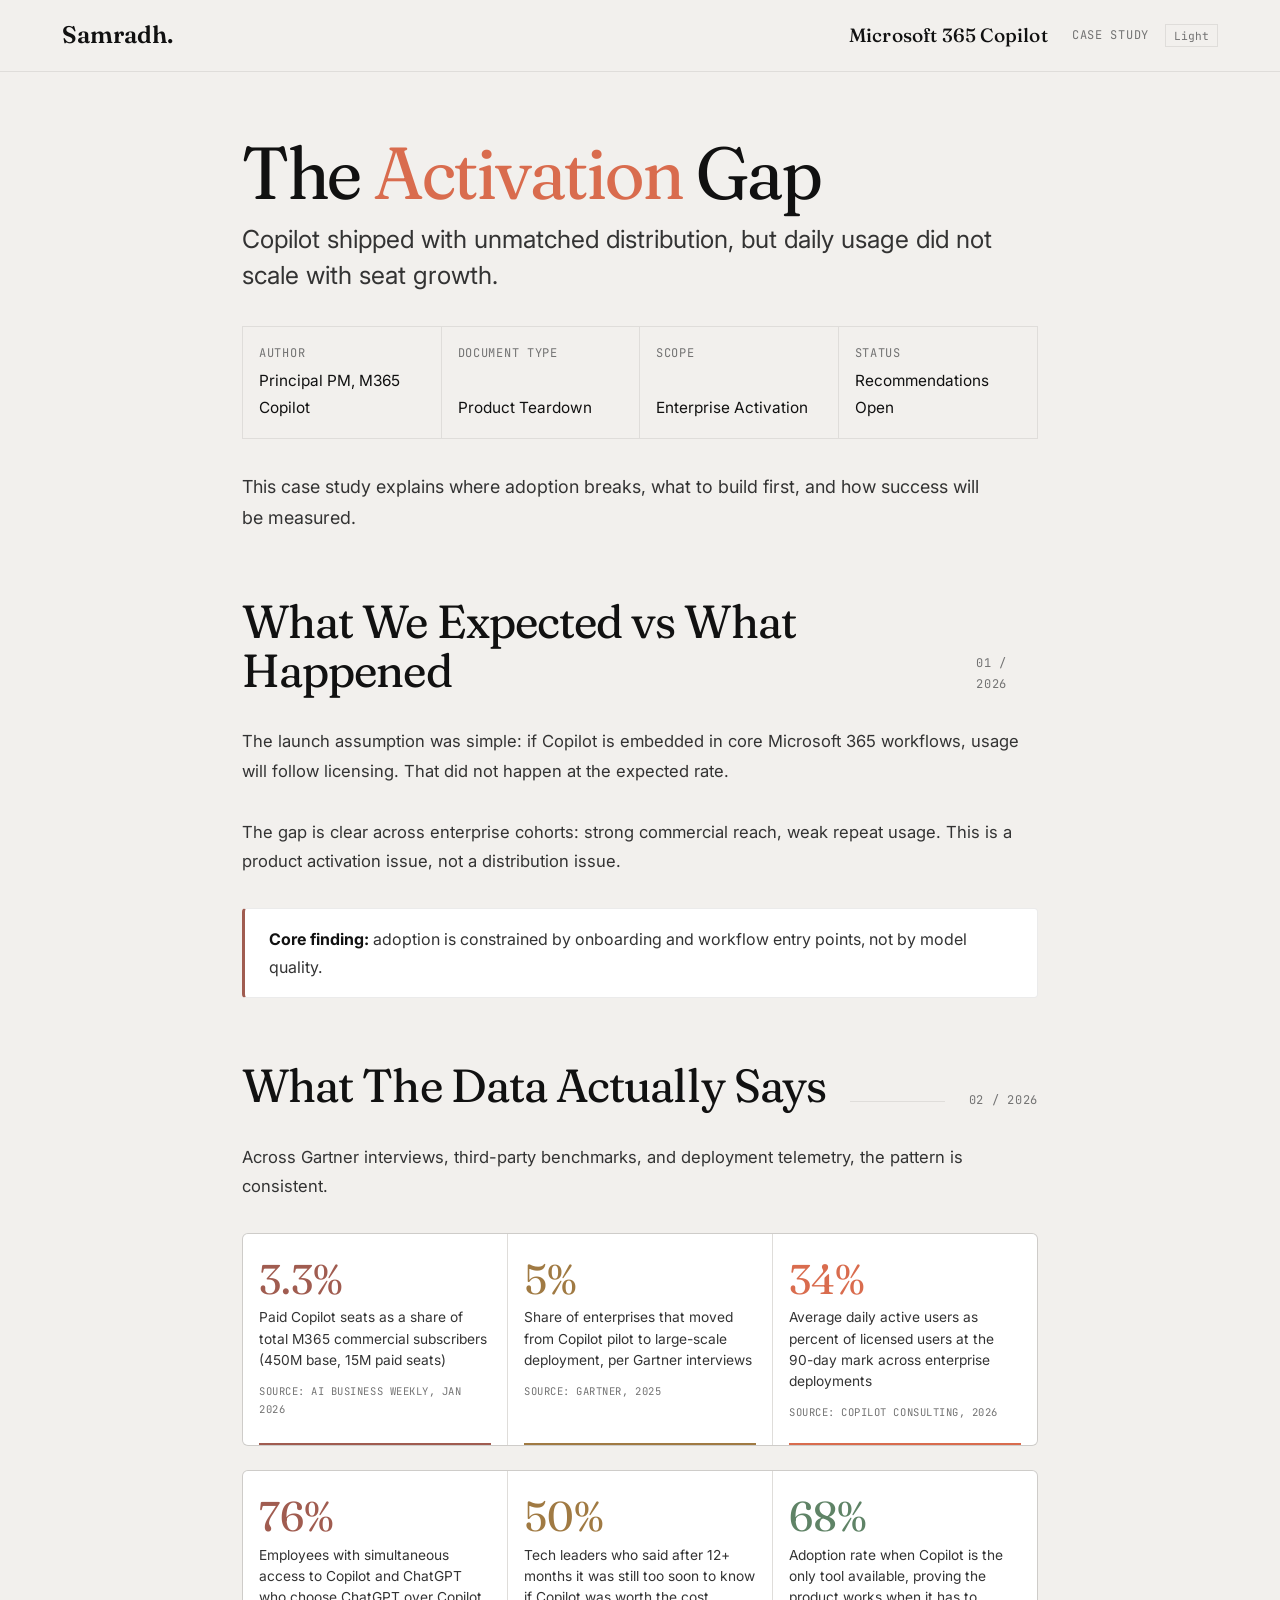
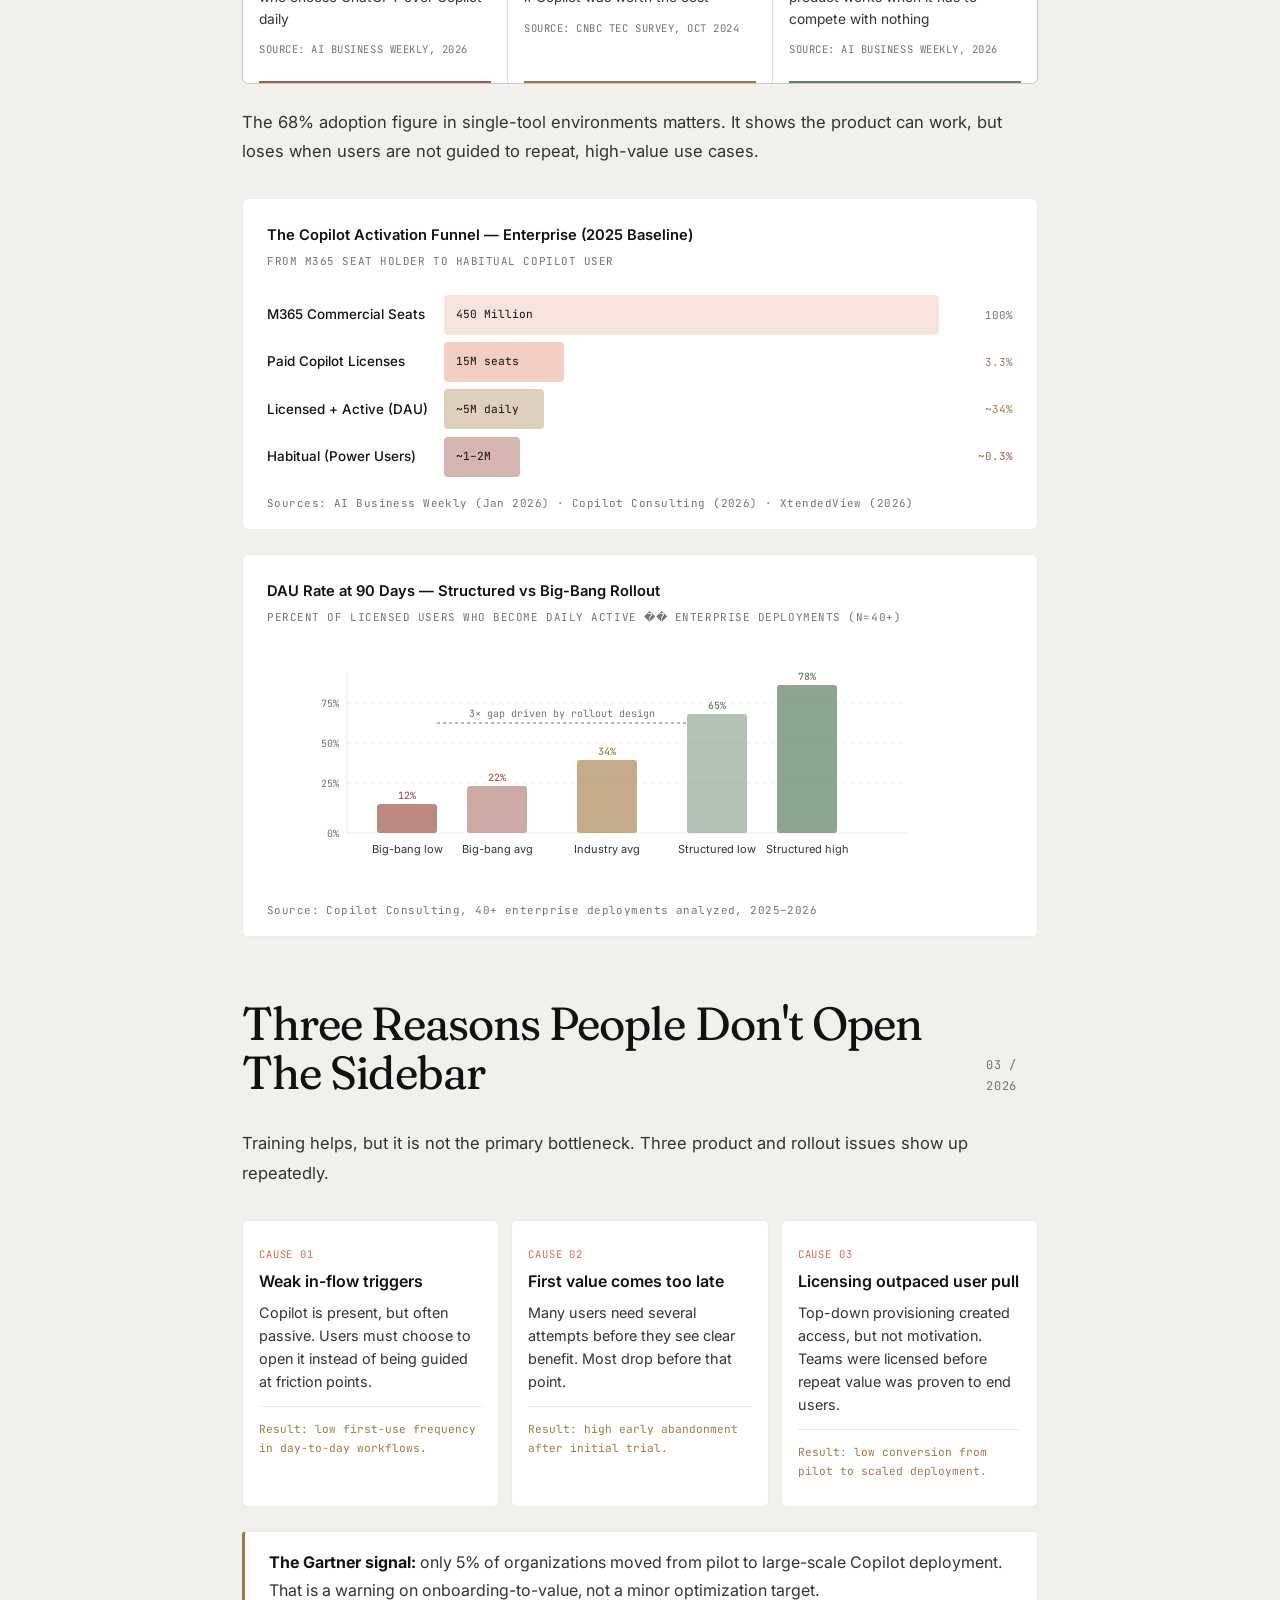
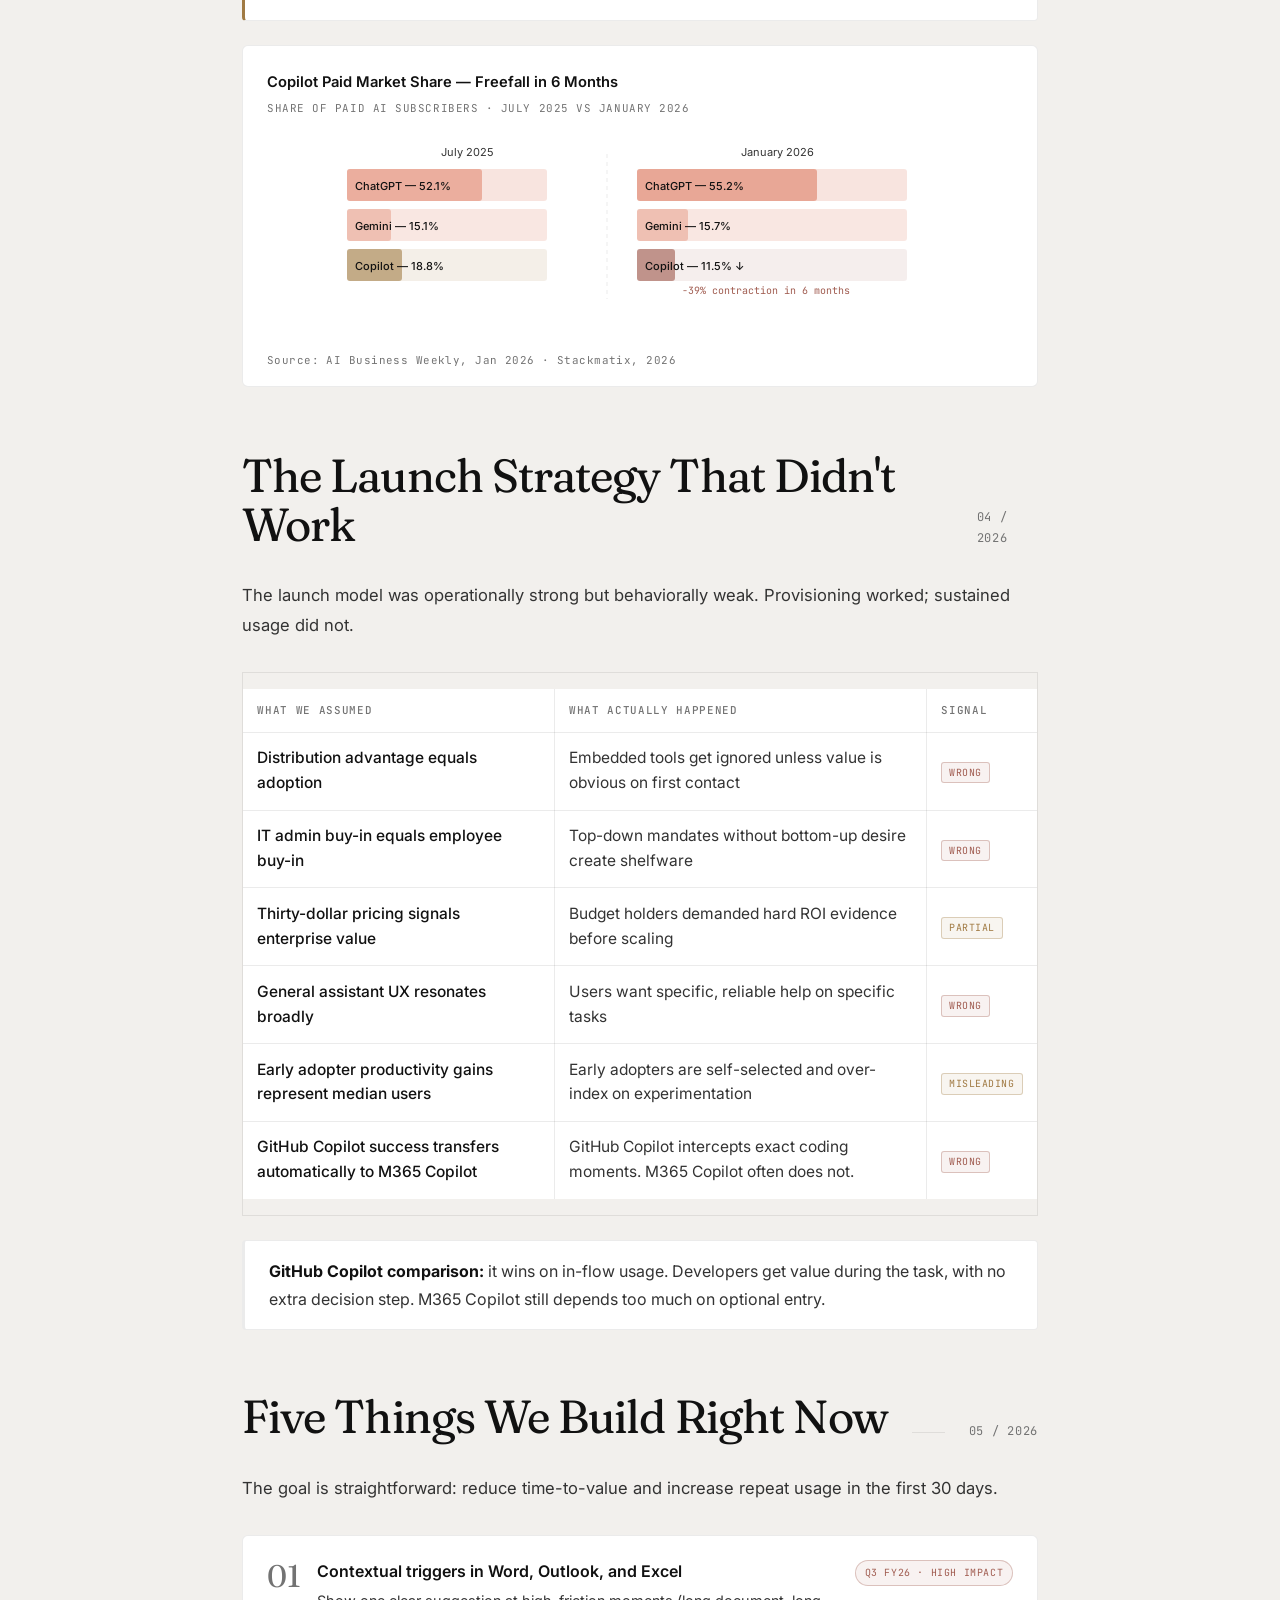
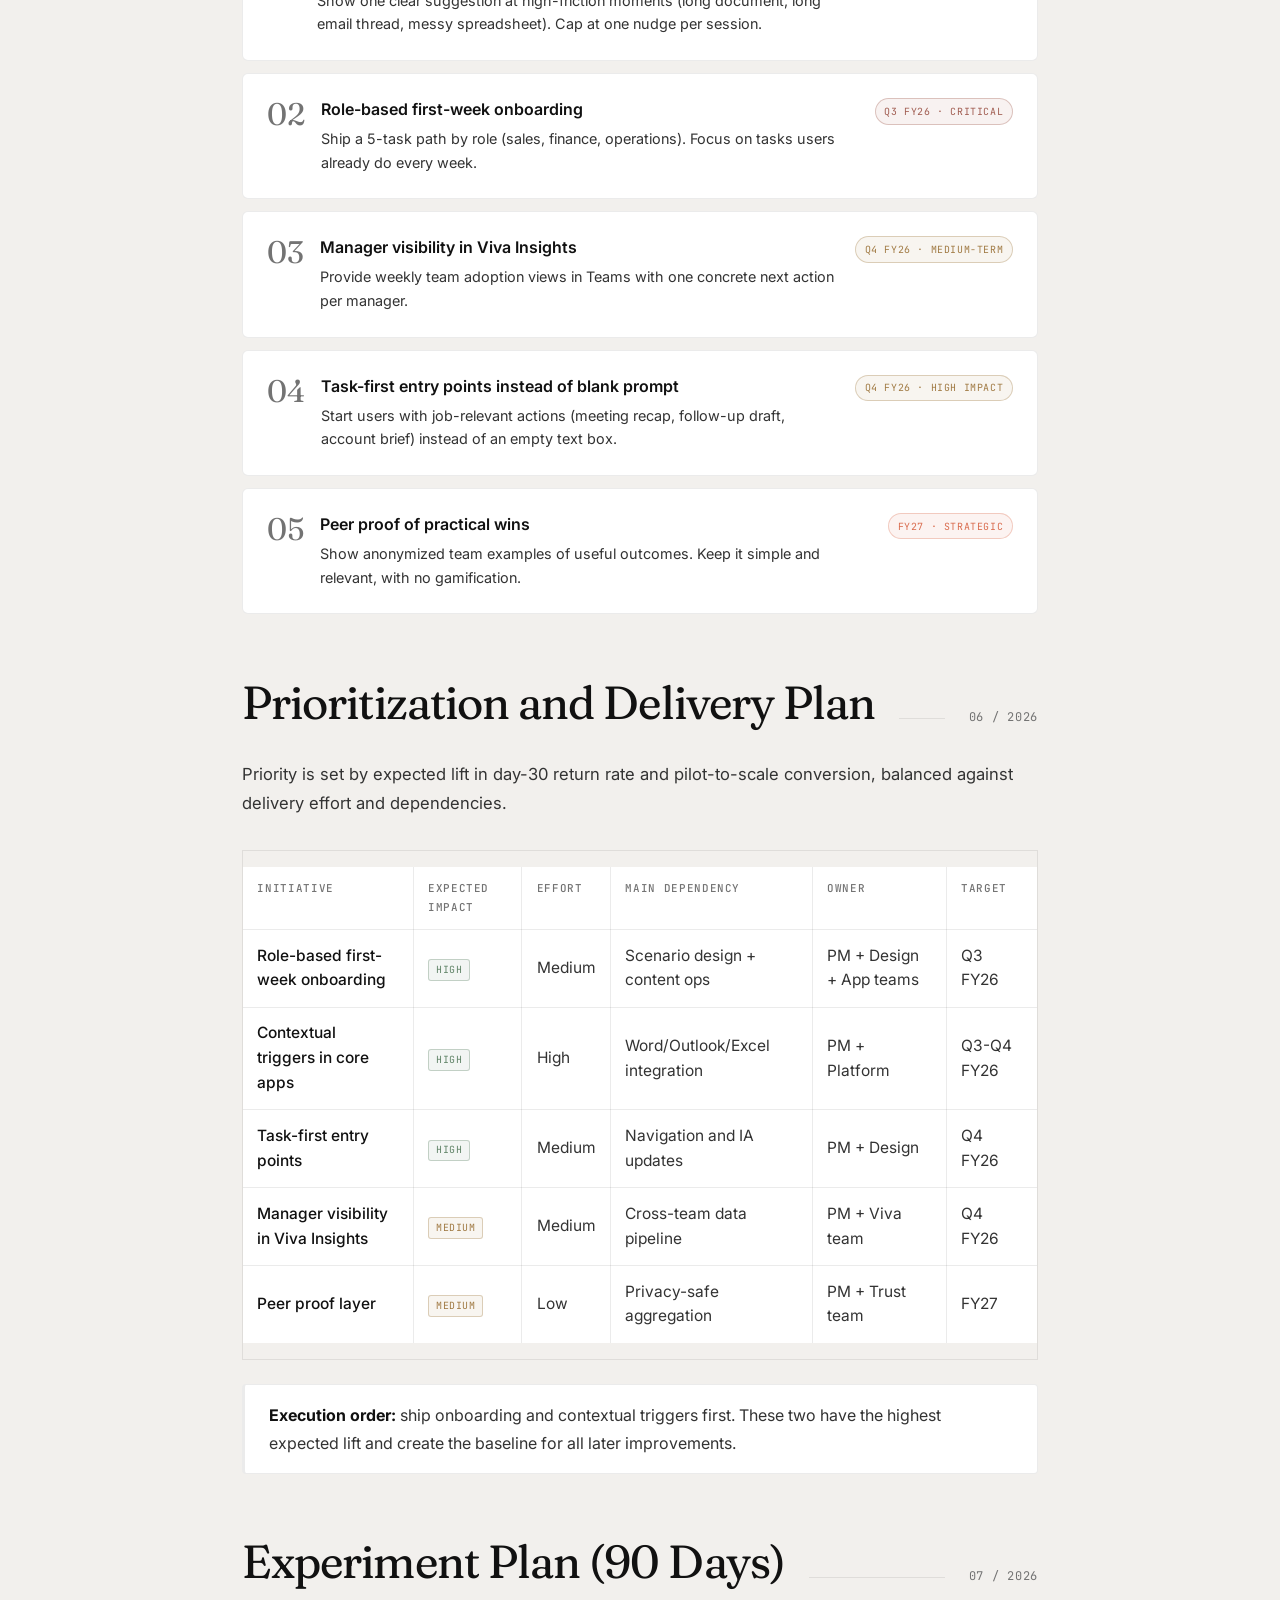
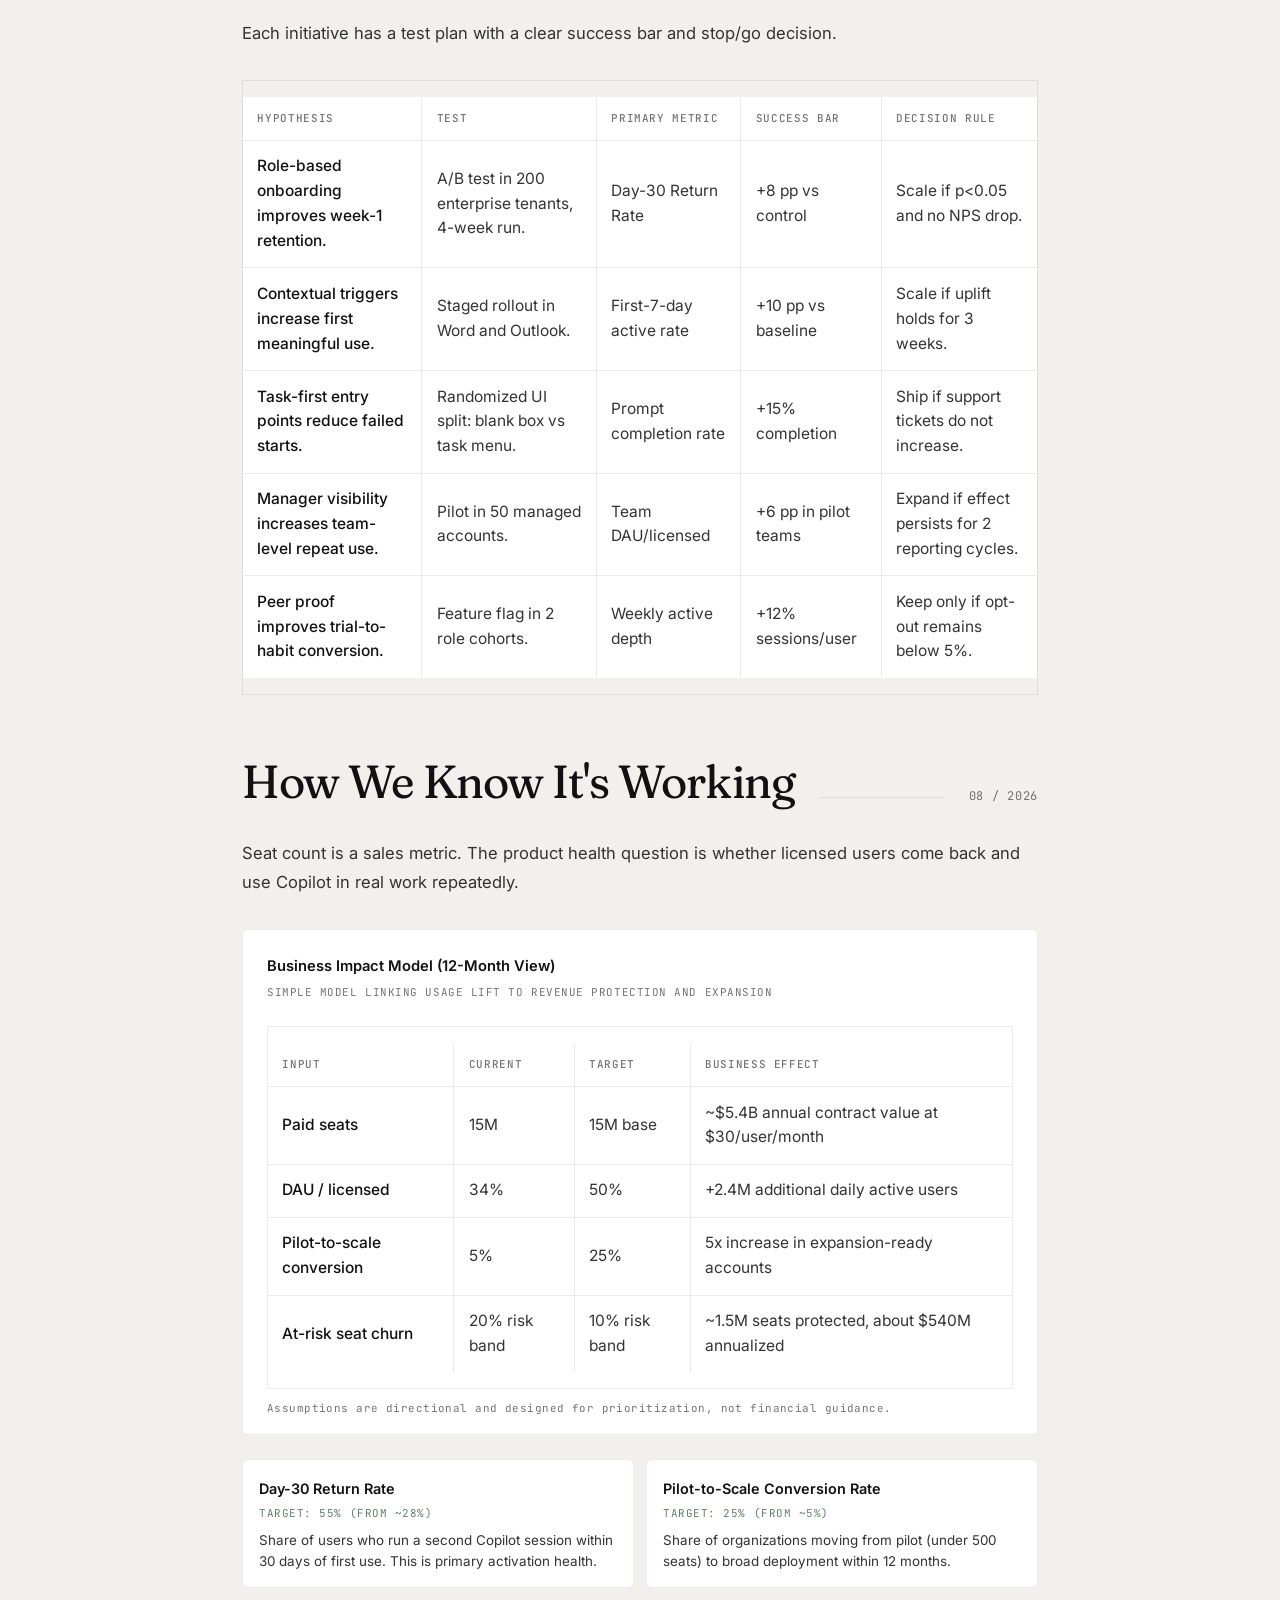
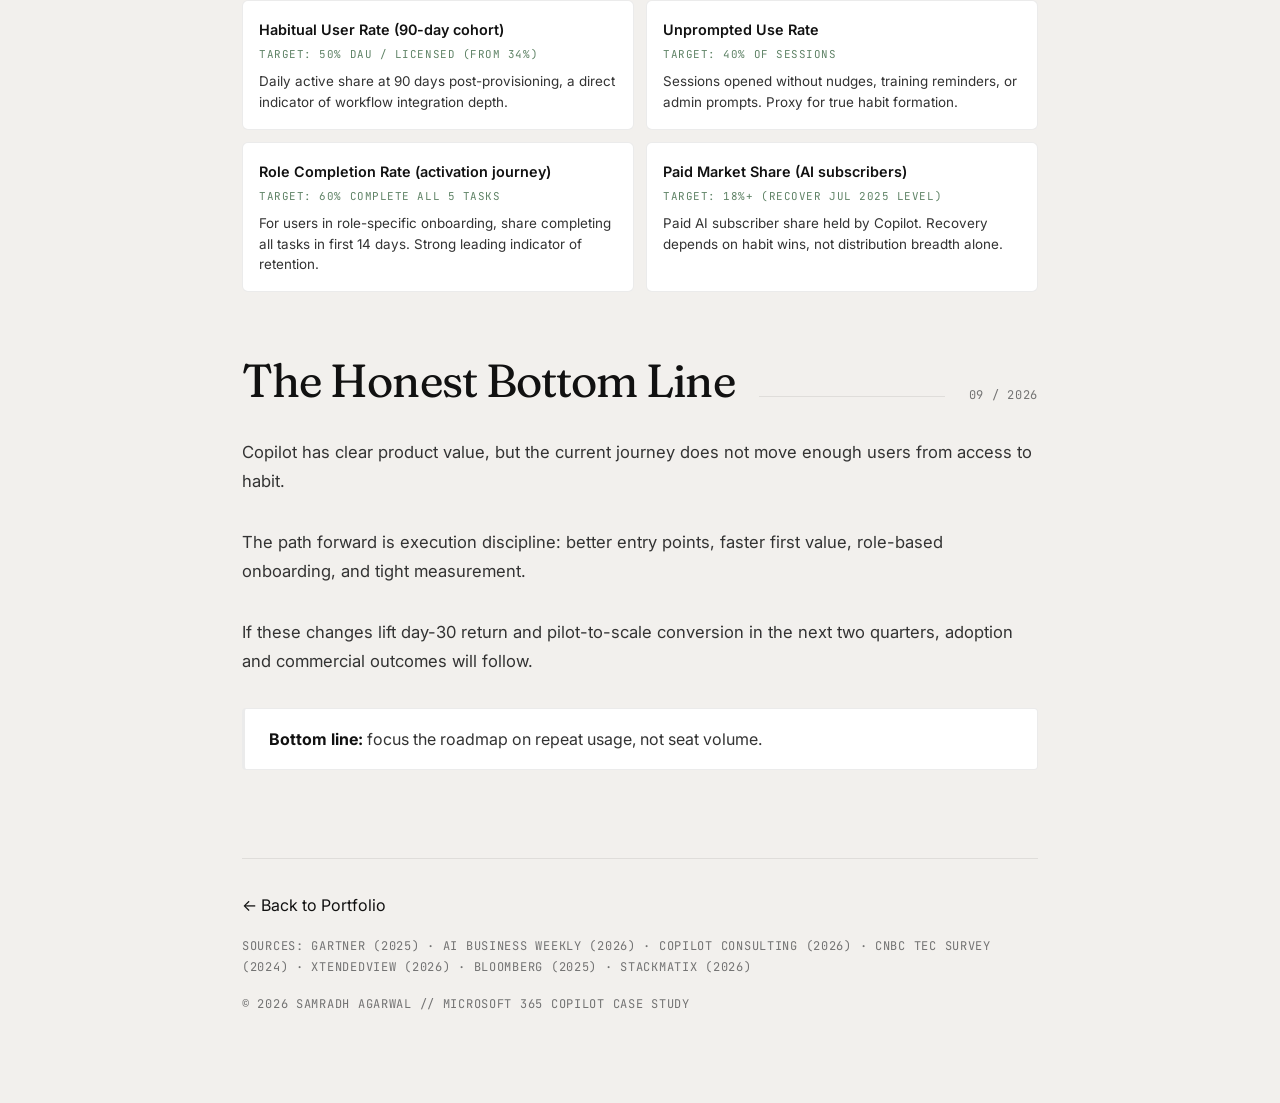
==== commit 70ef1379: "Install Vercel Web Analytics Integration ## Vercel Web Analytics Implementation  Successfully config" ====
--- a/copilot-case-study.html
+++ b/copilot-case-study.html
@@ -1071,6 +1071,9 @@
             }
         }
     </style>
+    
+    <!-- Vercel Web Analytics -->
+    <script defer src="https://cdn.vercel-insights.com/v1/script.js"></script>
 </head>
 
 <body>
@@ -1272,7 +1275,7 @@
             <div class="chart-block">
                 <div class="chart-header">
                     <div class="chart-title">DAU Rate at 90 Days — Structured vs Big-Bang Rollout</div>
-                    <div class="chart-subtitle">Percent of licensed users who become daily active · enterprise deployments
+                    <div class="chart-subtitle">Percent of licensed users who become daily active �� enterprise deployments
                         (n=40+)</div>
                 </div>
 
